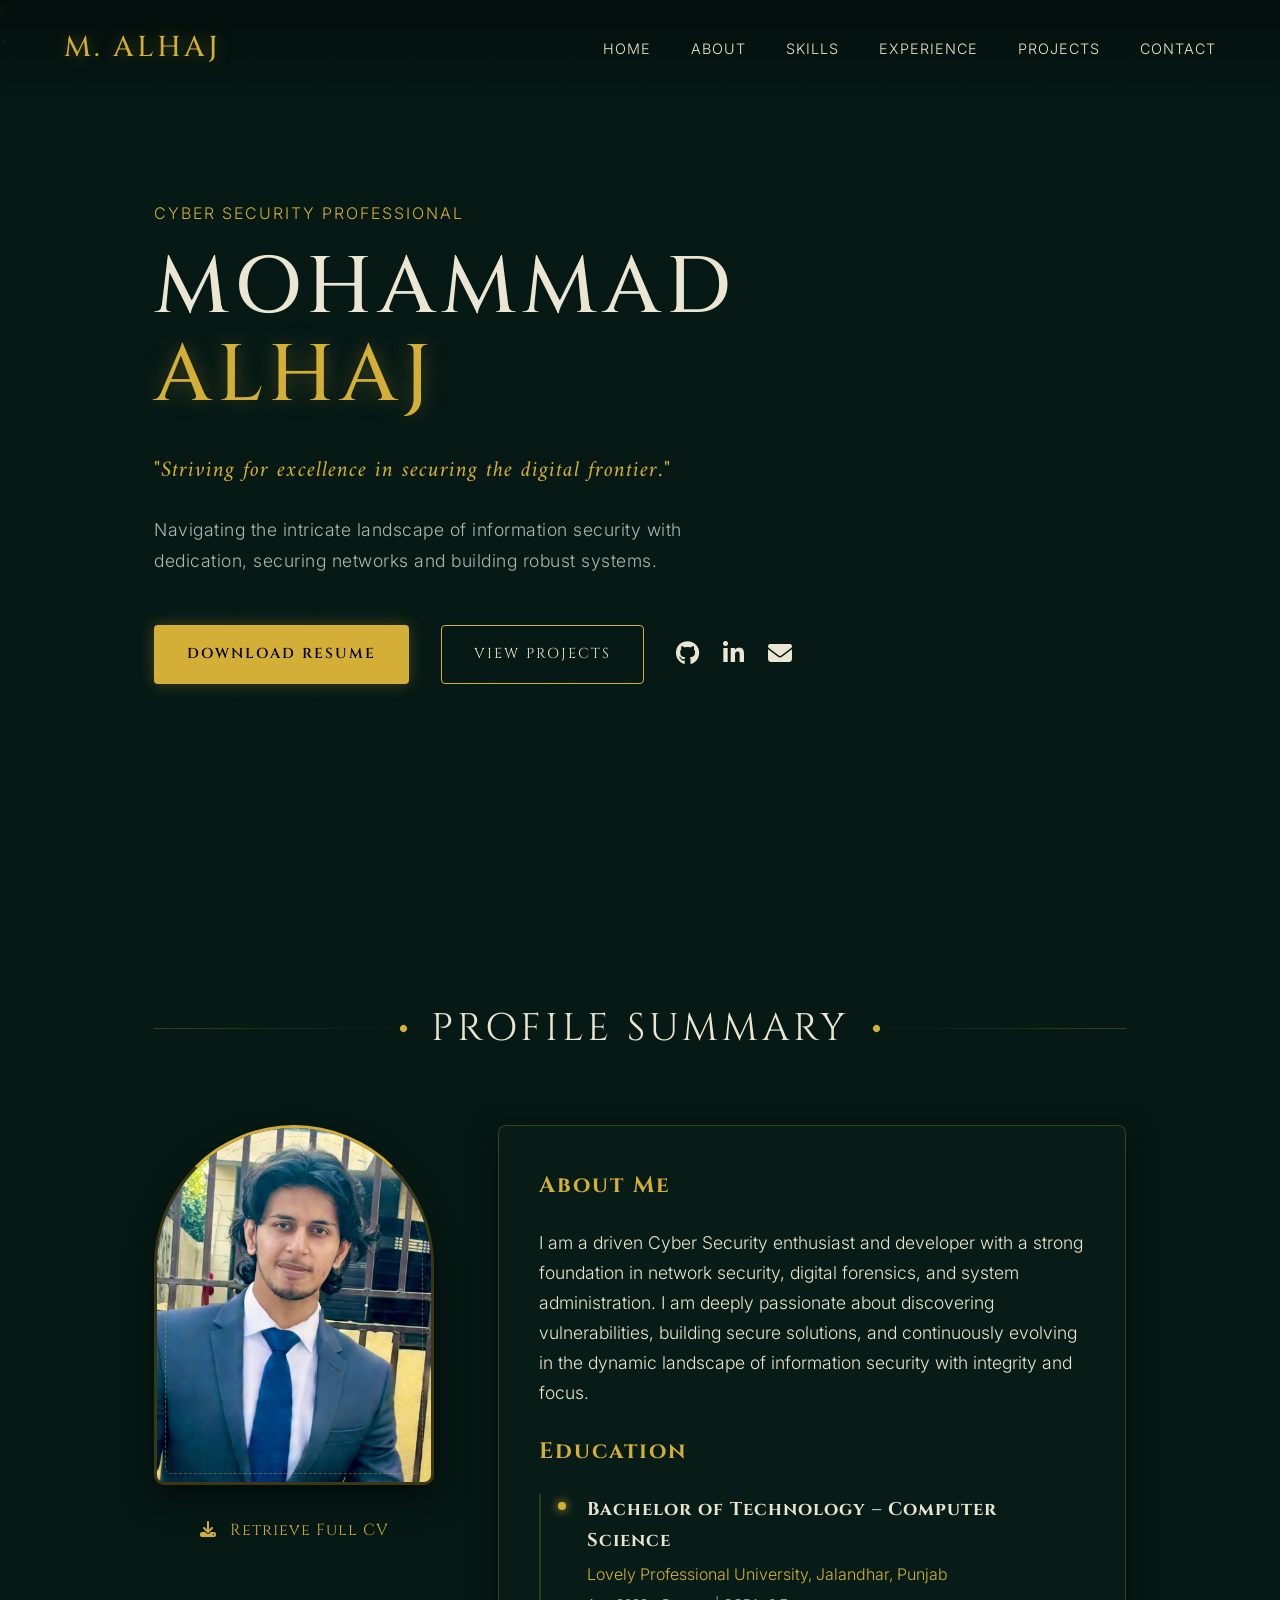
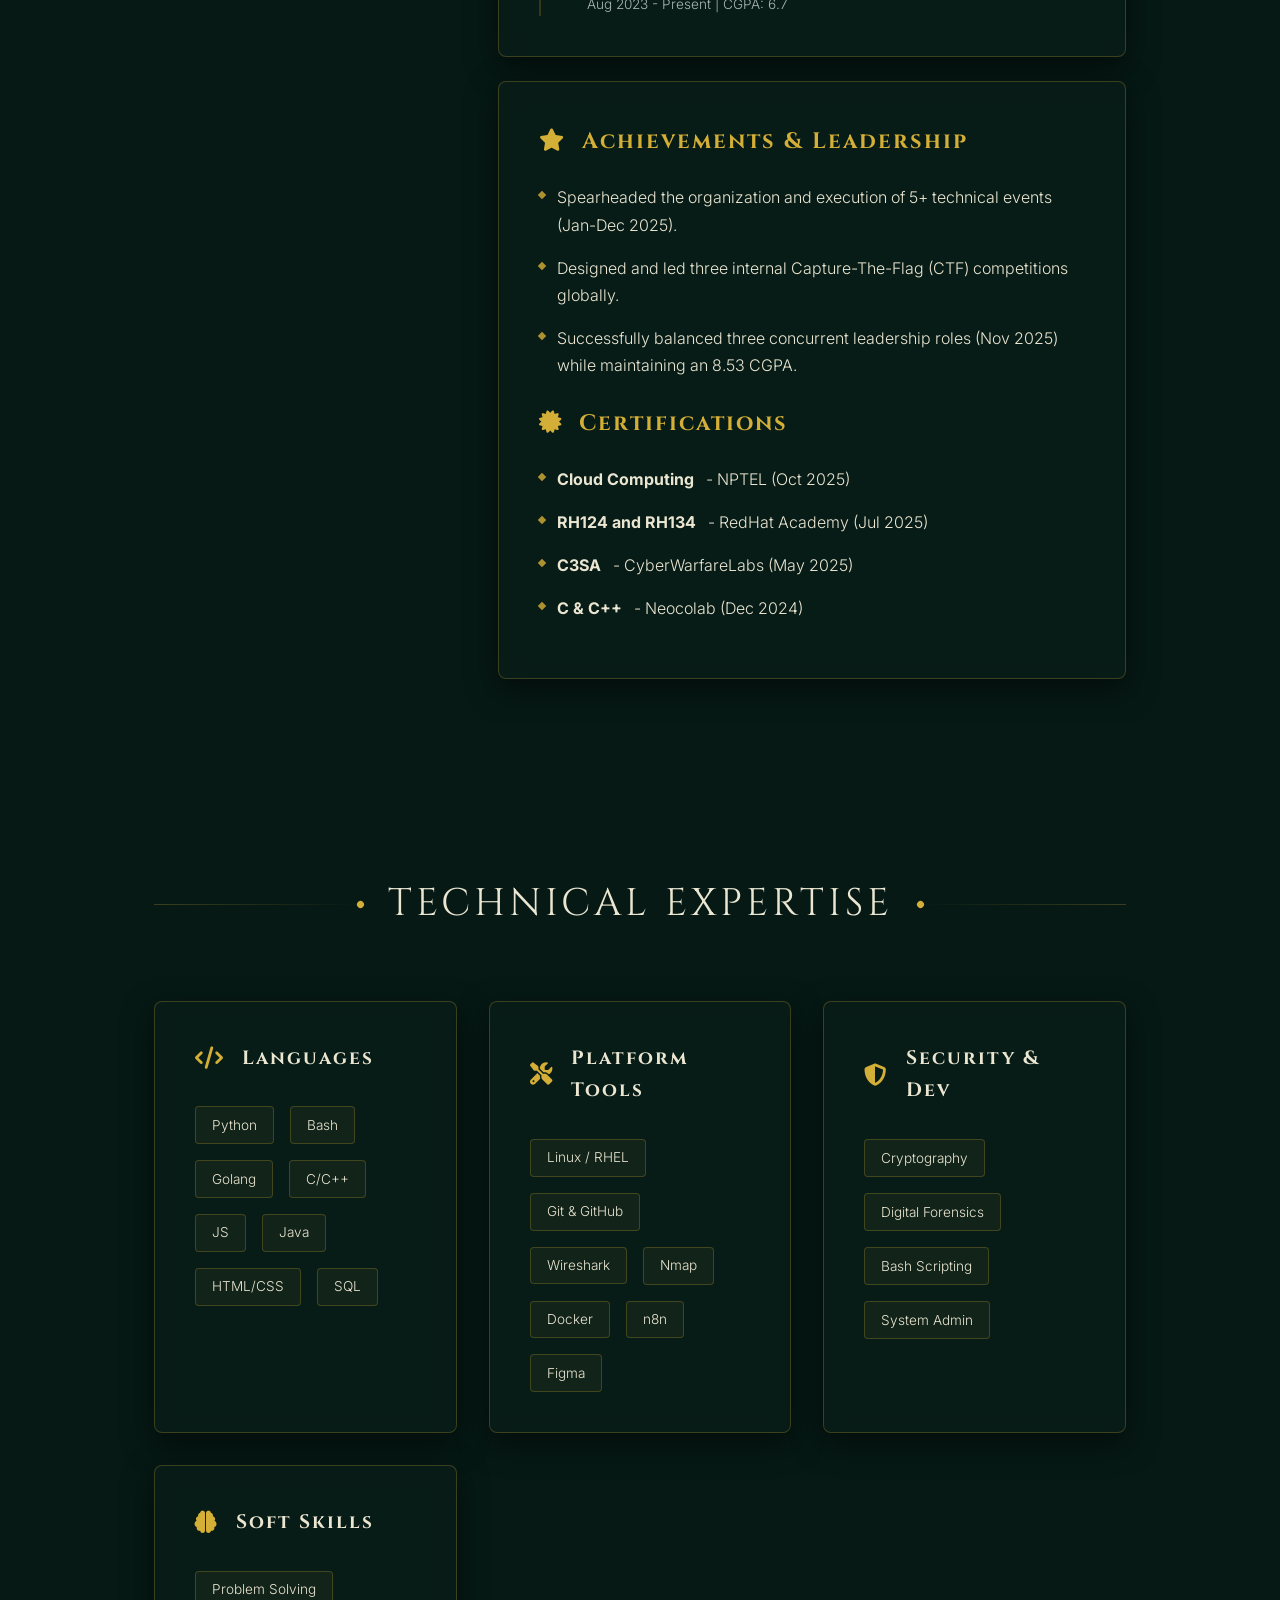
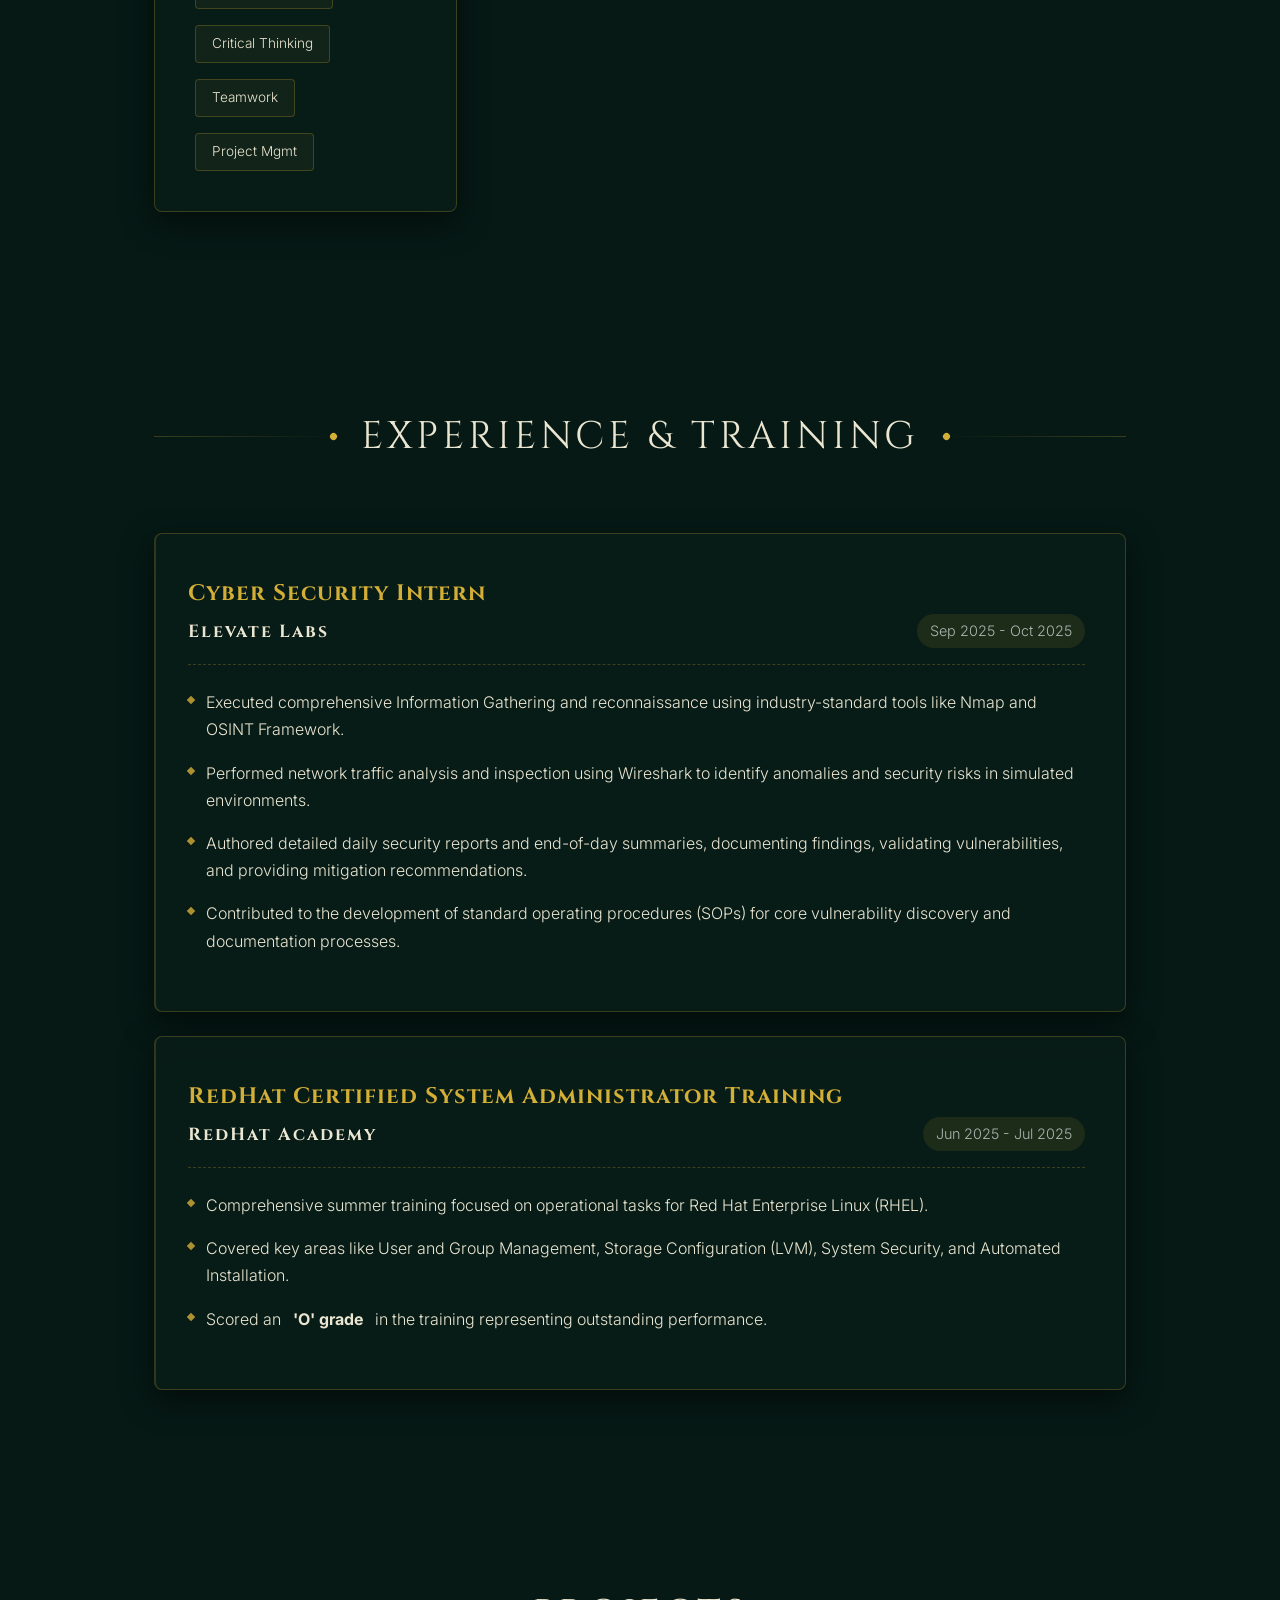
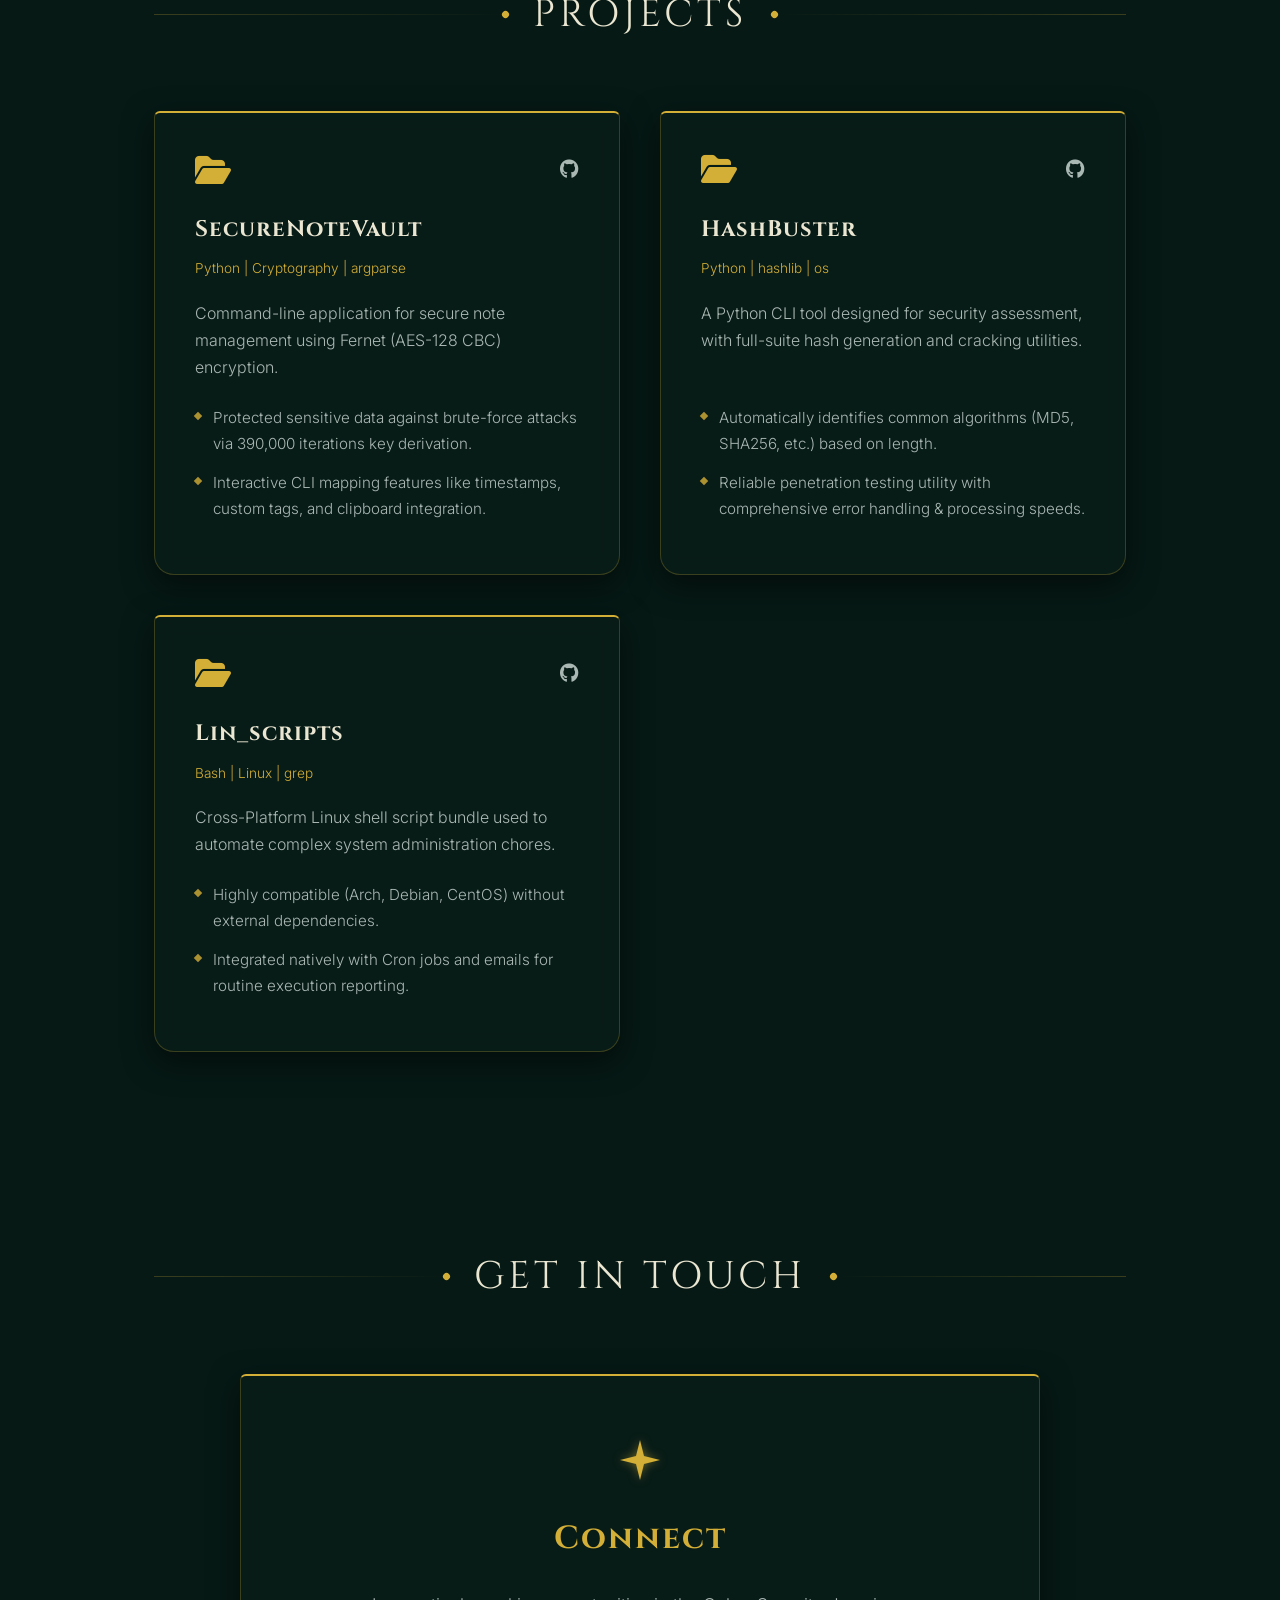
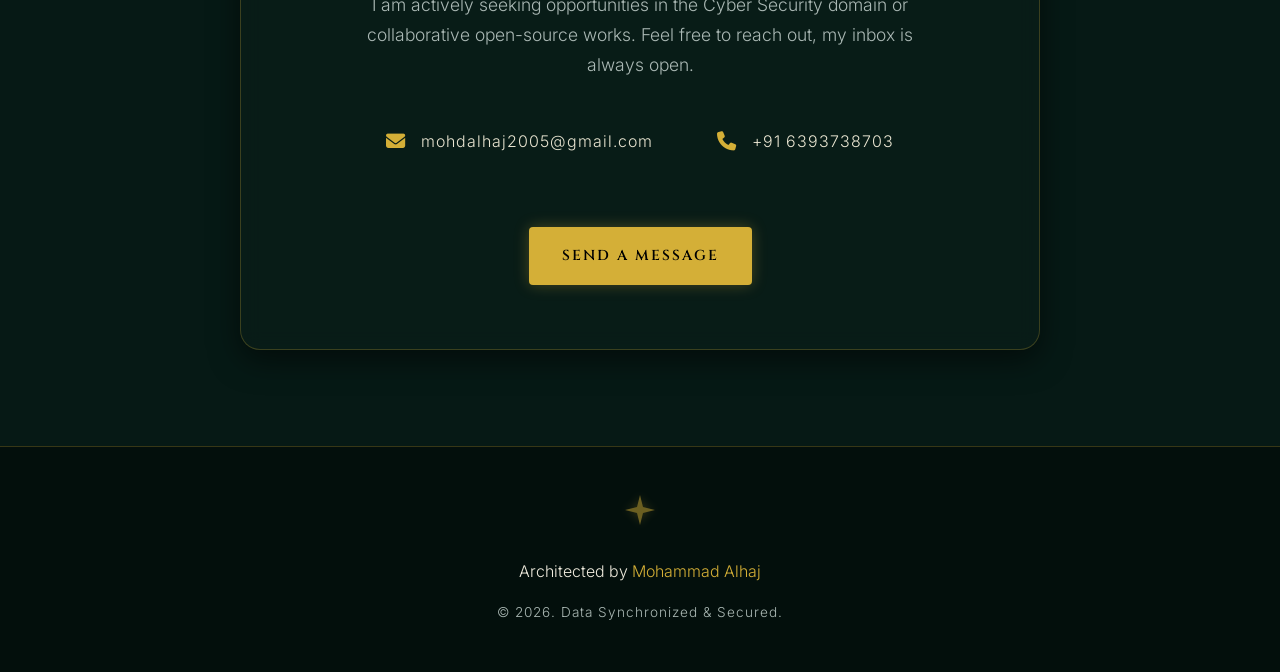
==== alhaj_portfolio.html @ b6e91e66 "Initial commit - Islamic Theme Portfolio" ====
<!DOCTYPE html>
<html lang="en">
<head>
    <meta charset="UTF-8">
    <meta name="viewport" content="width=device-width, initial-scale=1.0">
    <title>Mohammad Alhaj | Cyber Security Professional</title>
    <meta name="description" content="Portfolio of Mohammad Alhaj">
    <link rel="stylesheet" href="alhaj_portfolio.css">
    <!-- Elegant Fonts for Islamic Theme -->
    <link href="https://fonts.googleapis.com/css2?family=Amiri:ital,wght@0,400;0,700;1,400&family=Cinzel:wght@400;500;600&family=Inter:wght@200;300;400;500&display=swap" rel="stylesheet">
    <!-- Icons -->
    <link rel="stylesheet" href="https://cdnjs.cloudflare.com/ajax/libs/font-awesome/6.4.0/css/all.min.css">
</head>
<body>
    <!-- Subtle Noor (Light/Fireflies) Canvas -->
    <canvas id="noor-canvas"></canvas>
    
    <!-- Background geometric overlay pattern in CSS -->
    <div class="geometric-pattern"></div>

    <!-- Navigation -->
    <nav class="elegant-nav">
        <div class="nav-brand">M. ALHAJ</div>
        <ul class="nav-links">
            <li><a href="#home">Home</a></li>
            <li><a href="#about">About</a></li>
            <li><a href="#skills">Skills</a></li>
            <li><a href="#experience">Experience</a></li>
            <li><a href="#projects">Projects</a></li>
            <li><a href="#contact">Contact</a></li>
        </ul>
        <div class="hamburger">
            <i class="fas fa-bars"></i>
        </div>
    </nav>

    <!-- Main Content -->
    <main>
        <!-- Hero Section -->
        <section id="home" class="hero">
            <div class="hero-content">
                <div class="elegant-body">
                    <p class="subtitle elegant-text gold-text">CYBER SECURITY PROFESSIONAL</p>
                    <h1 class="elegant-title">MOHAMMAD <span>ALHAJ</span></h1>
                    <p class="tagline">"Striving for excellence in securing the digital frontier."</p>
                    <p class="subtitle elegant-text desc">Navigating the intricate landscape of information security with dedication, securing networks and building robust systems.</p>
                    
                    <div class="hero-actions">
                        <a href="ALHAJ_CV.docx" class="elegant-btn primary" download>Download Resume</a>
                        <a href="#projects" class="elegant-btn secondary">View Projects</a>
                        <div class="social-icons">
                            <a href="https://github.com/MohdAlhaj" target="_blank" title="GitHub"><i class="fab fa-github"></i></a>
                            <a href="https://linkedin.com/in/mohammadalhaj07" target="_blank" title="LinkedIn"><i class="fab fa-linkedin-in"></i></a>
                            <a href="mailto:mohdalhaj2005@gmail.com" title="Email"><i class="fas fa-envelope"></i></a>
                        </div>
                    </div>
                </div>
            </div>
            
            <!-- Ornate visual element -->
            <div class="lantern-halo"></div>
        </section>

        <!-- About Section -->
        <section id="about" class="about-section">
            <div class="section-header">
                <div class="header-ornament left"></div>
                <h2 class="section-title">Profile Summary</h2>
                <div class="header-ornament right"></div>
            </div>
            
            <div class="about-wrapper">
                <!-- Arch Photo Frame -->
                <div class="about-photo-wrapper">
                    <div class="about-photo-container">
                        <div class="arch-frame"></div>
                        <img src="alhaj_image.jpg" alt="Mohammad Alhaj" class="profile-img">
                    </div>
                    <div class="mt-4 w-100 text-center">
                        <a href="ALHAJ_CV.docx" class="elegant-inline-link" download><i class="fas fa-download mr-1"></i> Retrieve Full CV</a>
                    </div>
                </div>

                <!-- About Details -->
                <div class="about-info">
                    <div class="about-text glass-panel">
                        <h3>About Me</h3>
                        <p>I am a driven Cyber Security enthusiast and developer with a strong foundation in network security, digital forensics, and system administration. I am deeply passionate about discovering vulnerabilities, building secure solutions, and continuously evolving in the dynamic landscape of information security with integrity and focus.</p>
                        
                        <h3 class="mt-4">Education</h3>
                        <div class="timeline">
                            <div class="timeline-item">
                                <div class="timeline-dot"></div>
                                <div class="timeline-content">
                                    <h4>Bachelor of Technology – Computer Science</h4>
                                    <p class="org">Lovely Professional University, Jalandhar, Punjab</p>
                                    <p class="date">Aug 2023 - Present | CGPA: 6.7</p>
                                </div>
                            </div>
                        </div>
                    </div>

                    <div class="achievements-panel glass-panel mt-4">
                        <h3><i class="fas fa-star gold-text mr-1"></i> Achievements & Leadership</h3>
                        <ul class="elegant-list">
                            <li><span></span> Spearheaded the organization and execution of 5+ technical events (Jan-Dec 2025).</li>
                            <li><span></span> Designed and led three internal Capture-The-Flag (CTF) competitions globally.</li>
                            <li><span></span> Successfully balanced three concurrent leadership roles (Nov 2025) while maintaining an 8.53 CGPA.</li>
                        </ul>

                        <h3 class="mt-4"><i class="fas fa-certificate gold-text mr-1"></i> Certifications</h3>
                        <ul class="elegant-list">
                            <li><span></span> <strong>Cloud Computing</strong> - NPTEL (Oct 2025)</li>
                            <li><span></span> <strong>RH124 and RH134</strong> - RedHat Academy (Jul 2025)</li>
                            <li><span></span> <strong>C3SA</strong> - CyberWarfareLabs (May 2025)</li>
                            <li><span></span> <strong>C & C++</strong> - Neocolab (Dec 2024)</li>
                        </ul>
                    </div>
                </div>
            </div>
        </section>

        <!-- Skills Section -->
        <section id="skills" class="skills-section">
            <div class="section-header center">
                <div class="header-ornament left"></div>
                <h2 class="section-title">Technical Expertise</h2>
                <div class="header-ornament right"></div>
            </div>
            
            <div class="skills-grid">
                <div class="skill-category glass-panel">
                    <div class="card-header">
                        <i class="fas fa-code"></i>
                        <h3>Languages</h3>
                    </div>
                    <div class="tags">
                        <span class="elegant-tag">Python</span>
                        <span class="elegant-tag">Bash</span>
                        <span class="elegant-tag">Golang</span>
                        <span class="elegant-tag">C/C++</span>
                        <span class="elegant-tag">JS</span>
                        <span class="elegant-tag">Java</span>
                        <span class="elegant-tag">HTML/CSS</span>
                        <span class="elegant-tag">SQL</span>
                    </div>
                </div>

                <div class="skill-category glass-panel">
                    <div class="card-header">
                        <i class="fas fa-tools"></i>
                        <h3>Platform Tools</h3>
                    </div>
                    <div class="tags">
                        <span class="elegant-tag">Linux / RHEL</span>
                        <span class="elegant-tag">Git & GitHub</span>
                        <span class="elegant-tag">Wireshark</span>
                        <span class="elegant-tag">Nmap</span>
                        <span class="elegant-tag">Docker</span>
                        <span class="elegant-tag">n8n</span>
                        <span class="elegant-tag">Figma</span>
                    </div>
                </div>

                <div class="skill-category glass-panel">
                    <div class="card-header">
                        <i class="fas fa-shield-alt"></i>
                        <h3>Security & Dev</h3>
                    </div>
                    <div class="tags">
                        <span class="elegant-tag">Cryptography</span>
                        <span class="elegant-tag">Digital Forensics</span>
                        <span class="elegant-tag">Bash Scripting</span>
                        <span class="elegant-tag">System Admin</span>
                    </div>
                </div>

                <div class="skill-category glass-panel">
                    <div class="card-header">
                        <i class="fas fa-brain"></i>
                        <h3>Soft Skills</h3>
                    </div>
                    <div class="tags">
                        <span class="elegant-tag">Problem Solving</span>
                        <span class="elegant-tag">Critical Thinking</span>
                        <span class="elegant-tag">Teamwork</span>
                        <span class="elegant-tag">Project Mgmt</span>
                    </div>
                </div>
            </div>
        </section>

        <!-- Experience Section -->
        <section id="experience" class="experience-section">
            <div class="section-header">
                <div class="header-ornament left"></div>
                <h2 class="section-title">Experience & Training</h2>
                <div class="header-ornament right"></div>
            </div>
            
            <div class="exp-container glass-panel">
                <div class="exp-header">
                    <div>
                        <h3>Cyber Security Intern</h3>
                        <h4>Elevate Labs</h4>
                    </div>
                    <div class="exp-date">Sep 2025 - Oct 2025</div>
                </div>
                <div class="exp-body">
                    <ul class="elegant-list">
                        <li><span></span> Executed comprehensive Information Gathering and reconnaissance using industry-standard tools like Nmap and OSINT Framework.</li>
                        <li><span></span> Performed network traffic analysis and inspection using Wireshark to identify anomalies and security risks in simulated environments.</li>
                        <li><span></span> Authored detailed daily security reports and end-of-day summaries, documenting findings, validating vulnerabilities, and providing mitigation recommendations.</li>
                        <li><span></span> Contributed to the development of standard operating procedures (SOPs) for core vulnerability discovery and documentation processes.</li>
                    </ul>
                </div>
            </div>

            <div class="exp-container glass-panel mt-4">
                <div class="exp-header">
                    <div>
                        <h3>RedHat Certified System Administrator Training</h3>
                        <h4>RedHat Academy</h4>
                    </div>
                    <div class="exp-date">Jun 2025 - Jul 2025</div>
                </div>
                <div class="exp-body">
                    <ul class="elegant-list">
                        <li><span></span> Comprehensive summer training focused on operational tasks for Red Hat Enterprise Linux (RHEL).</li>
                        <li><span></span> Covered key areas like User and Group Management, Storage Configuration (LVM), System Security, and Automated Installation.</li>
                        <li><span></span> Scored an <strong>'O' grade</strong> in the training representing outstanding performance.</li>
                    </ul>
                </div>
            </div>
        </section>

        <!-- Projects Section -->
        <section id="projects" class="projects-section">
            <div class="section-header center">
                <div class="header-ornament left"></div>
                <h2 class="section-title">Projects</h2>
                <div class="header-ornament right"></div>
            </div>
            
            <div class="projects-grid">
                <!-- Project 1 -->
                <div class="project-card glass-panel arch-card">
                    <div class="project-top">
                        <div class="project-icons">
                            <i class="fas fa-folder-open folder-icon gold-text"></i>
                            <a href="https://github.com/MohdAlhaj" class="github-link"><i class="fab fa-github"></i></a>
                        </div>
                        <h3 class="project-title">SecureNoteVault</h3>
                        <div class="tech-stack">Python | Cryptography | argparse</div>
                        <p class="project-desc">Command-line application for secure note management using Fernet (AES-128 CBC) encryption.</p>
                    </div>
                    <div class="project-bottom">
                        <ul class="elegant-list small">
                            <li><span></span> Protected sensitive data against brute-force attacks via 390,000 iterations key derivation.</li>
                            <li><span></span> Interactive CLI mapping features like timestamps, custom tags, and clipboard integration.</li>
                        </ul>
                    </div>
                </div>

                <!-- Project 2 -->
                <div class="project-card glass-panel arch-card">
                    <div class="project-top">
                        <div class="project-icons">
                            <i class="fas fa-folder-open folder-icon gold-text"></i>
                            <a href="https://github.com/MohdAlhaj" class="github-link"><i class="fab fa-github"></i></a>
                        </div>
                        <h3 class="project-title">HashBuster</h3>
                        <div class="tech-stack">Python | hashlib | os</div>
                        <p class="project-desc">A Python CLI tool designed for security assessment, with full-suite hash generation and cracking utilities.</p>
                    </div>
                    <div class="project-bottom">
                        <ul class="elegant-list small">
                            <li><span></span> Automatically identifies common algorithms (MD5, SHA256, etc.) based on length.</li>
                            <li><span></span> Reliable penetration testing utility with comprehensive error handling & processing speeds.</li>
                        </ul>
                    </div>
                </div>

                <!-- Project 3 -->
                <div class="project-card glass-panel arch-card">
                    <div class="project-top">
                        <div class="project-icons">
                            <i class="fas fa-folder-open folder-icon gold-text"></i>
                            <a href="https://github.com/MohdAlhaj" class="github-link"><i class="fab fa-github"></i></a>
                        </div>
                        <h3 class="project-title">Lin_scripts</h3>
                        <div class="tech-stack">Bash | Linux | grep</div>
                        <p class="project-desc">Cross-Platform Linux shell script bundle used to automate complex system administration chores.</p>
                    </div>
                    <div class="project-bottom">
                        <ul class="elegant-list small">
                            <li><span></span> Highly compatible (Arch, Debian, CentOS) without external dependencies.</li>
                            <li><span></span> Integrated natively with Cron jobs and emails for routine execution reporting.</li>
                        </ul>
                    </div>
                </div>
            </div>
        </section>

        <!-- Contact Section -->
        <section id="contact" class="contact-section">
            <div class="section-header center">
                <div class="header-ornament left"></div>
                <h2 class="section-title">Get In Touch</h2>
                <div class="header-ornament right"></div>
            </div>

            <div class="contact-box glass-panel arch-card">
                <div class="ornament-center mb-4">
                    <svg width="40" height="40" viewBox="0 0 100 100" fill="none" xmlns="http://www.w3.org/2000/svg">
                        <path d="M50 0L60 40L100 50L60 60L50 100L40 60L0 50L40 40L50 0Z" fill="#D4AF37"/>
                    </svg>
                </div>
                <h2>Connect</h2>
                <p>I am actively seeking opportunities in the Cyber Security domain or collaborative open-source works. Feel free to reach out, my inbox is always open.</p>
                
                <div class="contact-data mt-4">
                    <div class="contact-item">
                        <i class="fas fa-envelope"></i>
                        <a href="mailto:mohdalhaj2005@gmail.com">mohdalhaj2005@gmail.com</a>
                    </div>
                    <div class="contact-item">
                        <i class="fas fa-phone"></i>
                        <a href="tel:+916393738703">+91 6393738703</a>
                    </div>
                </div>

                <a href="mailto:mohdalhaj2005@gmail.com" class="elegant-btn primary mt-4">Send a Message</a>
            </div>
        </section>
    </main>

    <footer>
        <div class="ornament-center mb-4 opacity-50">
            <svg width="30" height="30" viewBox="0 0 100 100" fill="none" xmlns="http://www.w3.org/2000/svg">
                <path d="M50 0L60 40L100 50L60 60L50 100L40 60L0 50L40 40L50 0Z" fill="#D4AF37"/>
            </svg>
        </div>
        <p>Architected by <span class="gold-text">Mohammad Alhaj</span></p>
        <p class="small">© 2026. Data Synchronized & Secured.</p>
    </footer>

    <script src="alhaj_portfolio.js"></script>
</body>
</html>
---- alhaj_portfolio.css ----
/* Base Variables - Islamic Elegant Theme */
:root {
    --bg-main: #061915; /* Deep Emerald/Teal */
    --bg-glass: rgba(10, 30, 26, 0.6);
    --border-color: rgba(212, 175, 55, 0.25); /* Muted Gold */
    
    --primary: #D4AF37; /* Metallic Gold */
    --primary-glow: #f4ca46;
    --secondary: #EAE6D2; /* Ivory / Parchment */
    --text-main: #f0ecdf;
    --text-muted: #aab8b4;
    
    --font-heading: 'Cinzel', serif; /* Classic serif */
    --font-accent: 'Amiri', serif; /* Has a subtle calligraphy feel */
    --font-body: 'Inter', sans-serif; /* Clean sans for readability */
    
    --glow-primary: 0 0 20px rgba(212, 175, 55, 0.3), 0 0 40px rgba(212, 175, 55, 0.1);
    
    --transition: all 0.4s cubic-bezier(0.25, 0.8, 0.25, 1);
}

/* Reset & Base */
* {
    margin: 0;
    padding: 0;
    box-sizing: border-box;
    scroll-behavior: smooth;
}

body {
    background-color: var(--bg-main);
    color: var(--text-main);
    font-family: var(--font-body);
    font-weight: 300;
    line-height: 1.7;
    overflow-x: hidden;
    position: relative;
}

/* Geometric Background Overlay */
.geometric-pattern {
    position: fixed;
    top: 0; left: 0; width: 100vw; height: 100vh;
    z-index: -2;
    background-image: 
        linear-gradient(rgba(6, 25, 21, 0.95), rgba(6, 25, 21, 0.95)), 
        url("data:image/svg+xml,%3Csvg width='60' height='60' viewBox='0 0 60 60' xmlns='http://www.w3.org/2000/svg'%3E%3Cpath d='M30 0L30 60M0 30L60 30M15 15L45 45M15 45L45 15' stroke='%23D4AF37' stroke-width='0.5' fill='none' opacity='0.2'/%3E%3Ccircle cx='30' cy='30' r='10' stroke='%23D4AF37' stroke-width='0.5' fill='none' opacity='0.2'/%3E%3C/svg%3E");
    background-size: 80px 80px;
    background-repeat: repeat;
    background-position: center;
}

/* Glowing Canvas Background */
#noor-canvas {
    position: fixed;
    top: 0;
    left: 0;
    width: 100vw;
    height: 100vh;
    z-index: -1;
    opacity: 0.6;
    pointer-events: none;
}

/* Typography Headings */
h1, h2, h3, h4 {
    font-family: var(--font-heading);
    letter-spacing: 2px;
}

.gold-text {
    color: var(--primary) !important;
}

.mr-1 { margin-right: 8px; }

/* Utilities */
.mt-4 { margin-top: 1.5rem; }
.mb-4 { margin-bottom: 1.5rem; }
.w-100 { width: 100%; }
.text-center { text-align: center; }
.opacity-50 { opacity: 0.5; }

.glass-panel {
    background: var(--bg-glass);
    backdrop-filter: blur(10px);
    -webkit-backdrop-filter: blur(10px);
    border: 1px solid var(--border-color);
    padding: 2.5rem;
    position: relative;
    border-radius: 8px;
    box-shadow: 0 10px 30px rgba(0,0,0,0.5);
    transition: var(--transition);
}

.glass-panel:hover {
    border-color: rgba(212, 175, 55, 0.4);
    box-shadow: 0 15px 40px rgba(0,0,0,0.6), 0 0 15px rgba(212, 175, 55, 0.05);
    background: rgba(10, 35, 30, 0.6);
}

/* Arch shaped cards */
.arch-card {
    border-radius: 6px 6px 20px 20px;
    border-top: 2px solid var(--primary);
}

/* Navigation */
.elegant-nav {
    position: fixed;
    top: 0;
    width: 100%;
    padding: 1.5rem 5%;
    display: flex;
    justify-content: space-between;
    align-items: center;
    background: linear-gradient(to bottom, rgba(4, 15, 12, 0.95) 20%, transparent);
    z-index: 1000;
}

.nav-brand {
    font-family: var(--font-heading);
    font-size: 1.8rem;
    color: var(--primary);
    font-weight: 500;
    letter-spacing: 3px;
    text-shadow: 0 0 15px rgba(212, 175, 55, 0.4);
}

.nav-links {
    display: flex;
    list-style: none;
    gap: 2.5rem;
}

.nav-links a {
    color: var(--secondary);
    text-decoration: none;
    font-family: var(--font-body);
    font-size: 0.9rem;
    letter-spacing: 1px;
    text-transform: uppercase;
    transition: var(--transition);
}

.nav-links a:hover {
    color: var(--primary);
}

.hamburger {
    display: none;
    color: var(--primary);
    font-size: 1.5rem;
    cursor: pointer;
}

/* Main Content Wrapper */
main {
    max-width: 1100px;
    margin: 0 auto;
    padding: 0 5%;
}

/* Section Header Structure */
.section-header {
    display: flex;
    align-items: center;
    gap: 1.5rem;
    margin-bottom: 4rem;
}
.section-header.center {
    justify-content: center;
}
.header-ornament {
    flex-grow: 1;
    height: 1px;
    background: linear-gradient(90deg, var(--border-color), transparent);
    position: relative;
}
.header-ornament.right {
    background: linear-gradient(90deg, transparent, var(--border-color));
}
.header-ornament::after {
    content: '';
    position: absolute;
    top: -3px;
    width: 7px; height: 7px;
    background: var(--primary);
    border-radius: 50%;
    transform: rotate(45deg);
}
.header-ornament.left::after { right: 0; }
.header-ornament.right::after { left: 0; }

.section-title {
    font-family: var(--font-heading);
    font-size: 2.4rem;
    font-weight: 400;
    color: var(--secondary);
    letter-spacing: 4px;
    text-transform: uppercase;
}

/* Hero Section */
.hero {
    min-height: 100vh;
    display: flex;
    align-items: center;
    position: relative;
    padding-top: 80px;
}

.hero-content {
    width: 100%;
    max-width: 800px;
    z-index: 10;
}

.elegant-title {
    font-family: var(--font-heading);
    font-size: 5rem;
    font-weight: 500;
    line-height: 1.1;
    letter-spacing: 6px;
    margin: 1rem 0 2rem 0;
    color: var(--secondary);
}
.elegant-title span {
    color: var(--primary);
    text-shadow: var(--glow-primary);
}

.tagline {
    font-size: 1.4rem;
    color: var(--primary);
    font-style: italic;
    font-family: var(--font-accent);
    margin-bottom: 1.5rem;
    letter-spacing: 1px;
}

.elegant-text {
    font-family: var(--font-body);
    font-size: 1rem;
    letter-spacing: 2px;
    text-transform: uppercase;
}
.elegant-text.desc {
    text-transform: none;
    letter-spacing: 0.5px;
    font-size: 1.1rem;
    max-width: 600px;
    line-height: 1.8;
    color: var(--text-muted);
}

/* Actions & Buttons */
.hero-actions {
    display: flex;
    align-items: center;
    gap: 2rem;
    margin-top: 3rem;
    flex-wrap: wrap;
}

.elegant-btn {
    display: inline-block;
    padding: 1rem 2rem;
    font-family: var(--font-heading);
    text-decoration: none;
    text-transform: uppercase;
    font-size: 0.9rem;
    letter-spacing: 2px;
    position: relative;
    transition: var(--transition);
    border: 1px solid transparent;
    cursor: pointer;
    border-radius: 4px;
}

.elegant-btn.primary {
    color: #000;
    background: var(--primary);
    font-weight: 600;
    box-shadow: 0 0 15px rgba(212, 175, 55, 0.3);
}

.elegant-btn.primary:hover {
    background: var(--primary-glow);
    box-shadow: 0 0 25px rgba(212, 175, 55, 0.6);
    transform: translateY(-2px);
}

.elegant-btn.secondary {
    color: var(--secondary);
    border-color: var(--primary);
}

.elegant-btn.secondary:hover {
    color: var(--primary);
    background: rgba(212, 175, 55, 0.05);
}

.elegant-inline-link {
    display: inline-block;
    color: var(--primary);
    text-decoration: none;
    font-family: var(--font-heading);
    font-size: 1rem;
    letter-spacing: 1px;
    transition: var(--transition);
    padding: 0.5rem 1rem;
}
.elegant-inline-link:hover {
    color: var(--primary-glow);
    text-shadow: 0 0 10px rgba(212,175,55,0.4);
}

.social-icons {
    display: flex;
    gap: 1.5rem;
}
.social-icons a {
    color: var(--secondary);
    font-size: 1.5rem;
    transition: var(--transition);
}
.social-icons a:hover {
    color: var(--primary);
    transform: translateY(-3px);
}

/* Portolio Sections */
section {
    padding: 6rem 0;
}

/* About Section Enhancements */
.about-wrapper {
    display: flex;
    gap: 4rem;
    align-items: flex-start;
}

.about-photo-wrapper {
    flex-shrink: 0;
    display: flex;
    flex-direction: column;
}

.about-photo-container {
    width: 280px;
    height: 360px;
    background: rgba(10, 15, 12, 0.8);
    position: relative;
    display: flex;
    flex-direction: column;
    align-items: center;
    justify-content: center;
    border-radius: 140px 140px 10px 10px; /* Moorish Arch Shape */
    border: 3px solid var(--border-color);
    border-top: 3px solid var(--primary);
    box-shadow: inset 0 0 40px rgba(0,0,0,0.8), 0 15px 30px rgba(0,0,0,0.5);
    overflow: hidden;
    transition: var(--transition);
}

.arch-frame {
    position: absolute;
    top: 8px; left: 8px; right: 8px; bottom: 8px;
    border: 1px dashed rgba(212, 175, 55, 0.4);
    border-radius: 130px 130px 6px 6px;
    pointer-events: none;
    z-index: 3;
}

.about-photo-container img {
    width: 100%;
    height: 100%;
    object-fit: cover;
    z-index: 2;
    transition: transform 0.6s ease;
}
.about-photo-container:hover img {
    transform: scale(1.05);
}
.about-photo-container:hover {
    border-color: var(--primary);
    box-shadow: 0 15px 40px rgba(0,0,0,0.6), 0 0 20px rgba(212, 175, 55, 0.2);
}

.about-info {
    flex-grow: 1;
    display: flex;
    flex-direction: column;
}

.about-text p {
    color: var(--secondary);
    font-size: 1.1rem;
    font-weight: 300;
}

.about-text h3, .achievements-panel h3 {
    margin-bottom: 1.5rem;
    color: var(--primary);
    font-size: 1.4rem;
    font-family: var(--font-heading);
    letter-spacing: 2px;
}

/* Timeline */
.timeline {
    position: relative;
    padding-left: 1.5rem;
    margin-top: 1.5rem;
}
.timeline::before {
    content: '';
    position: absolute;
    left: 0; top: 0;
    width: 2px;
    height: 100%;
    background: rgba(212,175,55,0.2);
}
.timeline-item {
    position: relative;
    padding-left: 1.5rem;
}
.timeline-dot {
    position: absolute;
    left: -5px; top: 8px;
    width: 8px; height: 8px;
    border-radius: 50%;
    background: var(--primary);
    box-shadow: 0 0 10px var(--primary);
}
.timeline-content h4 {
    font-size: 1.15rem;
    color: var(--secondary);
    letter-spacing: 1px;
}
.timeline-content .org {
    color: var(--primary);
    font-size: 1rem;
    margin: 0.3rem 0;
}
.timeline-content .date {
    font-family: var(--font-body);
    color: var(--text-muted);
    font-size: 0.85rem;
}

.elegant-list {
    list-style: none;
}
.elegant-list li {
    margin-bottom: 1rem;
    display: flex;
    gap: 12px;
    align-items: flex-start;
    color: var(--secondary);
}
.elegant-list li span {
    min-width: 6px;
    height: 6px;
    background: var(--primary);
    transform: rotate(45deg); /* Diamond shape */
    margin-top: 8px;
    opacity: 0.8;
}
.elegant-list.small li {
    font-size: 0.95rem;
    margin-bottom: 0.8rem;
    color: var(--text-muted);
}

/* Skills Section */
.skills-grid {
    display: grid;
    grid-template-columns: repeat(auto-fit, minmax(240px, 1fr));
    gap: 2rem;
}

.card-header {
    display: flex;
    align-items: center;
    gap: 1.2rem;
    margin-bottom: 2rem;
}
.card-header i {
    font-size: 1.4rem;
    color: var(--primary);
}
.card-header h3 { font-size: 1.2rem; letter-spacing: 2px; color: var(--secondary); font-family: var(--font-heading);}

.tags {
    display: flex;
    flex-wrap: wrap;
    gap: 1rem;
}
.elegant-tag {
    background: rgba(212, 175, 55, 0.05);
    border: 1px solid var(--border-color);
    color: var(--secondary);
    padding: 0.4rem 1rem;
    font-size: 0.85rem;
    font-family: var(--font-body);
    transition: var(--transition);
    border-radius: 4px;
}
.elegant-tag:hover {
    border-color: var(--primary);
    color: var(--primary);
    background: rgba(212, 175, 55, 0.1);
}

/* Experience */
.exp-container {
    padding-left: 2rem;
    border-left: 2px solid rgba(212, 175, 55, 0.2);
}
.exp-header {
    display: flex;
    justify-content: space-between;
    align-items: flex-end;
    margin-bottom: 1.5rem;
    border-bottom: 1px dashed var(--border-color);
    padding-bottom: 1rem;
}
.exp-header h3 {
    font-size: 1.4rem;
    color: var(--primary);
    letter-spacing: 1px;
}
.exp-header h4 {
    color: var(--secondary);
    font-size: 1.1rem;
    margin-top: 0.4rem;
}
.exp-header .exp-date {
    color: var(--text-muted);
    font-size: 0.9rem;
    background: rgba(212, 175, 55, 0.1);
    padding: 0.3rem 0.8rem;
    border-radius: 20px;
}

/* Projects */
.projects-grid {
    display: grid;
    grid-template-columns: repeat(auto-fit, minmax(320px, 1fr));
    gap: 2.5rem;
}
.project-card {
    display: flex;
    flex-direction: column;
    justify-content: space-between;
    height: 100%;
}
.project-top .project-icons {
    display: flex;
    justify-content: space-between;
    align-items: center;
    margin-bottom: 1.5rem;
}
.project-top .folder-icon {
    font-size: 2rem;
}
.project-top .github-link {
    color: var(--text-muted);
    font-size: 1.2rem;
    transition: var(--transition);
}
.project-top .github-link:hover {
    color: var(--primary);
}
.project-title {
    font-size: 1.4rem;
    margin-bottom: 0.6rem;
    color: var(--secondary);
    letter-spacing: 1px;
}
.tech-stack {
    font-family: var(--font-body);
    color: var(--primary);
    font-size: 0.85rem;
    margin-bottom: 1.2rem;
}
.project-desc {
    margin-bottom: 1.5rem;
    color: var(--text-muted);
    font-size: 1rem;
}
.project-bottom {
    margin-top: auto;
}

/* Contact Section */
.contact-section {
    text-align: center;
}
.contact-box {
    max-width: 800px;
    margin: 0 auto;
    padding: 4rem;
    overflow: hidden;
}
.ornament-center svg {
    filter: drop-shadow(0 0 5px rgba(212, 175, 55, 0.5));
}
.contact-box h2 {
    font-size: 2rem;
    margin-bottom: 1.5rem;
    color: var(--primary);
}
.contact-box p {
    color: var(--text-muted);
    font-size: 1.1rem;
    margin-bottom: 3rem;
    max-width: 600px;
    margin-left: auto; margin-right: auto;
}
.contact-data {
    display: flex;
    justify-content: center;
    gap: 4rem;
    margin-bottom: 3rem;
    flex-wrap: wrap;
}
.contact-item {
    display: flex;
    align-items: center;
    gap: 15px;
    font-size: 1rem;
    letter-spacing: 1px;
}
.contact-item i {
    color: var(--primary);
    font-size: 1.2rem;
}
.contact-item a {
    color: var(--secondary);
    text-decoration: none;
    transition: var(--transition);
}
.contact-item a:hover {
    color: var(--primary);
}

/* Footer */
footer {
    text-align: center;
    padding: 3rem;
    background: rgba(4, 15, 12, 0.9);
    border-top: 1px solid var(--border-color);
}
footer .small {
    color: var(--text-muted);
    font-size: 0.85rem;
    margin-top: 1rem;
    letter-spacing: 1px;
}

/* Responsive Styles */
@media (max-width: 900px) {
    .about-wrapper { flex-direction: column; align-items: center; }
    .about-photo-wrapper { margin-bottom: 2rem; }
    .elegant-title { font-size: 3.5rem; }
}

@media (max-width: 768px) {
    .hamburger { display: block; z-index: 1001; }
    .nav-links {
        position: fixed;
        right: -100%; top: 0;
        height: 100vh; width: 100%;
        background: #061915;
        flex-direction: column;
        justify-content: center;
        align-items: center;
        transition: 0.4s ease-in-out;
    }
    .nav-links.active { right: 0; }
    .nav-links a { font-size: 1.2rem; letter-spacing: 3px; }
    .elegant-title { font-size: 2.8rem; letter-spacing: 3px; }
    .exp-header { flex-direction: column; align-items: flex-start; gap: 0.5rem; }
    .contact-data { flex-direction: column; gap: 1.5rem; }
}
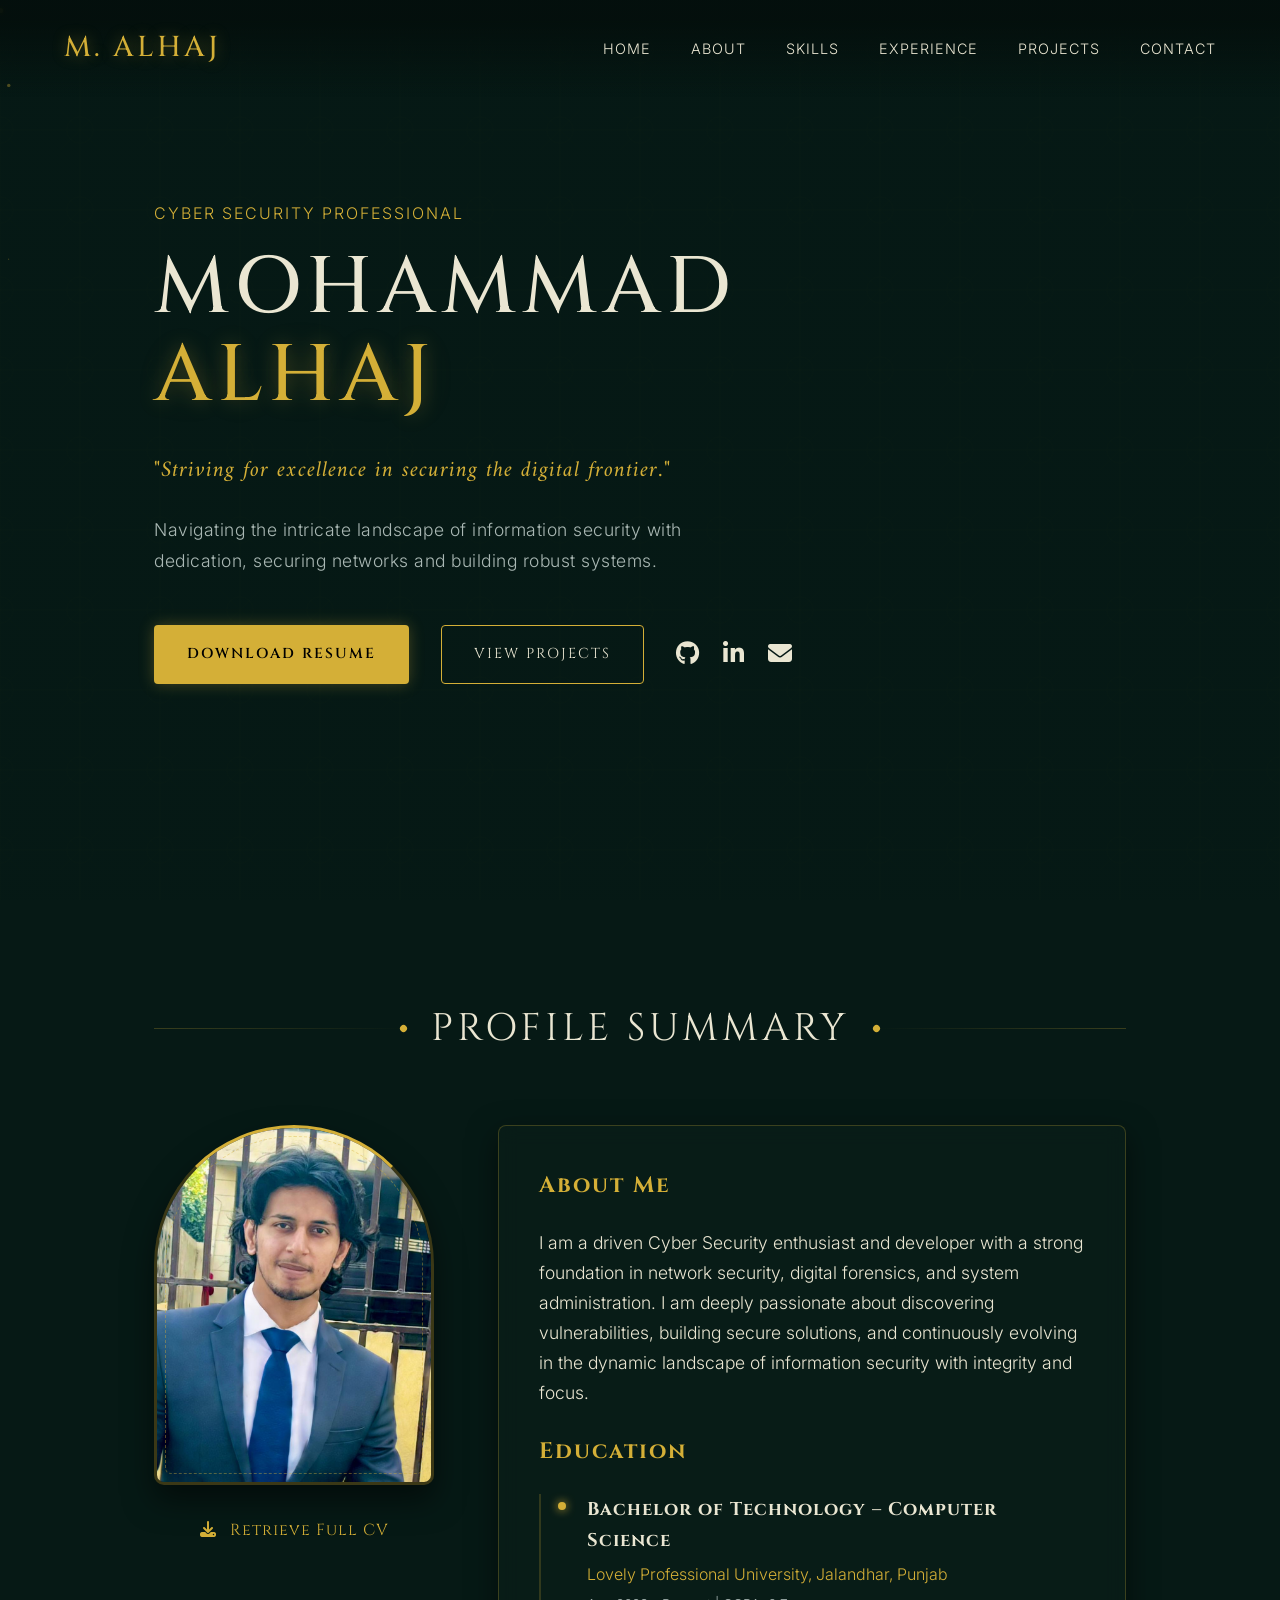
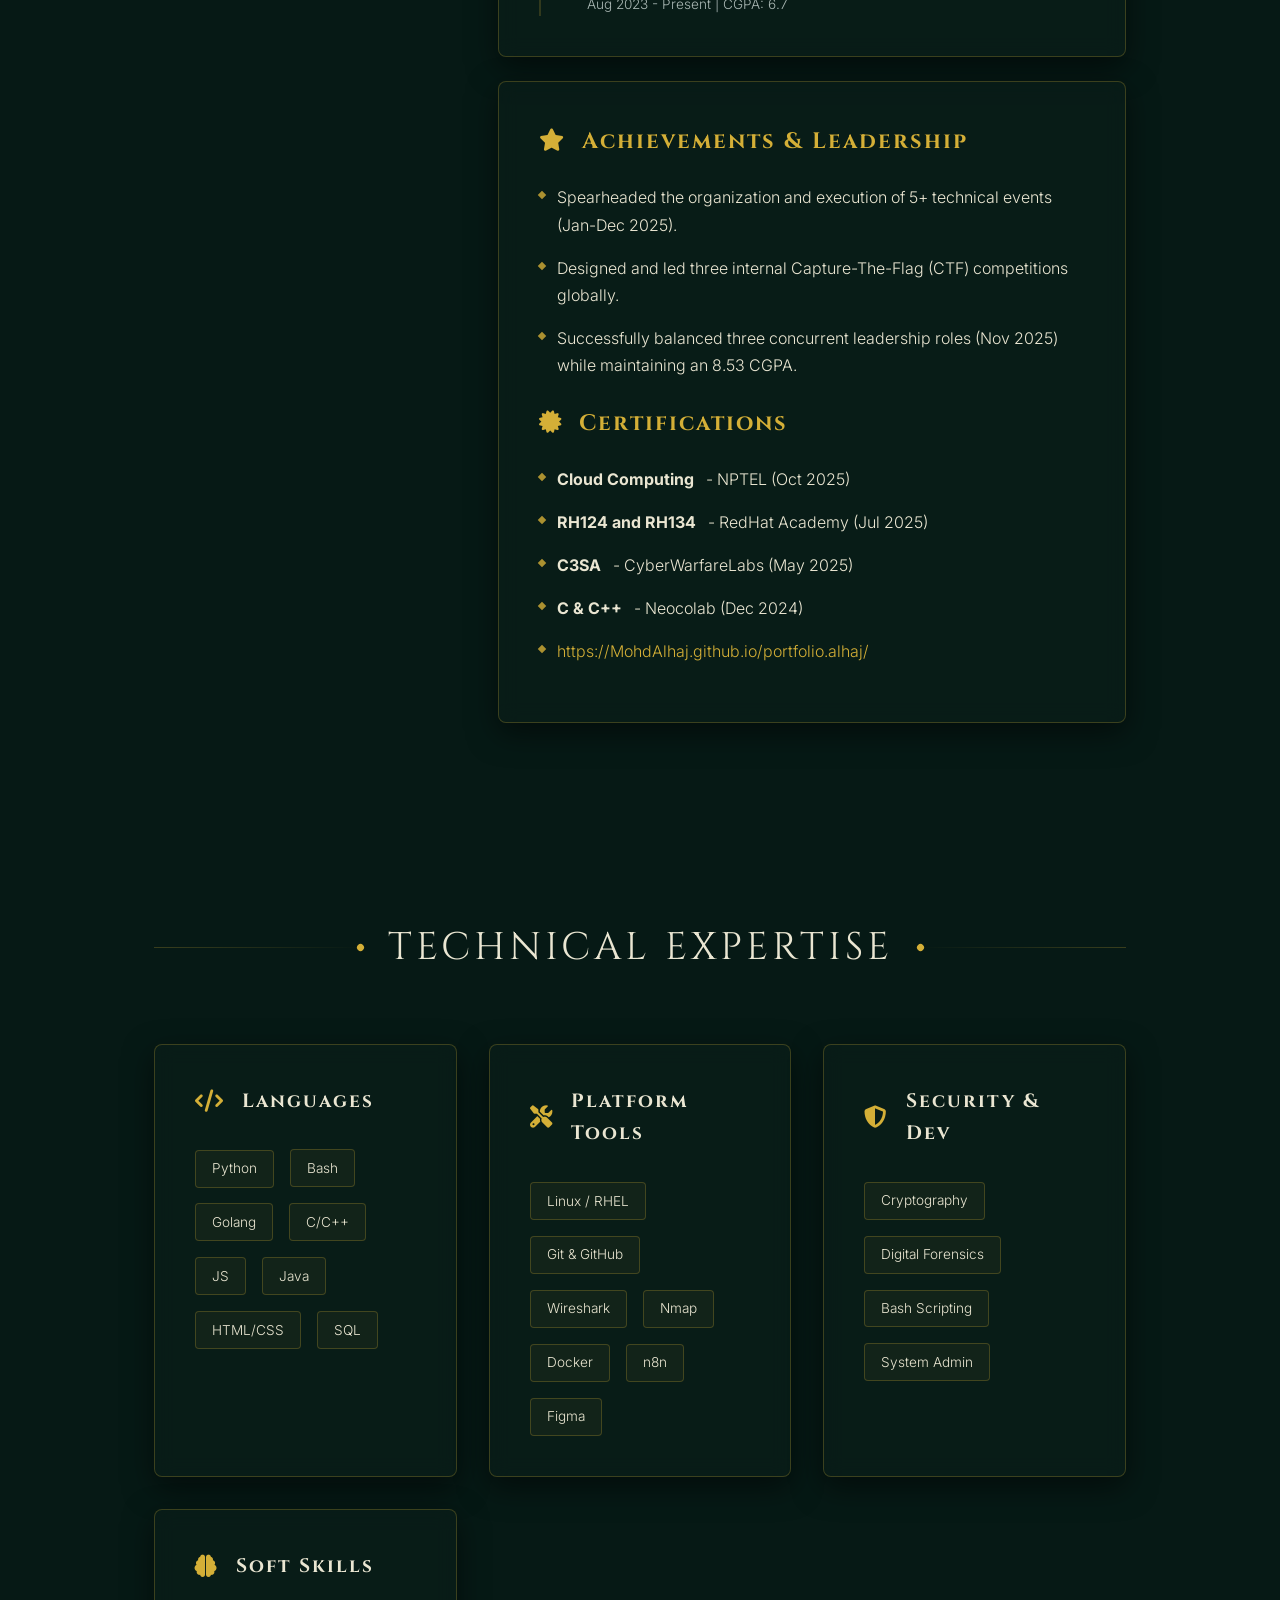
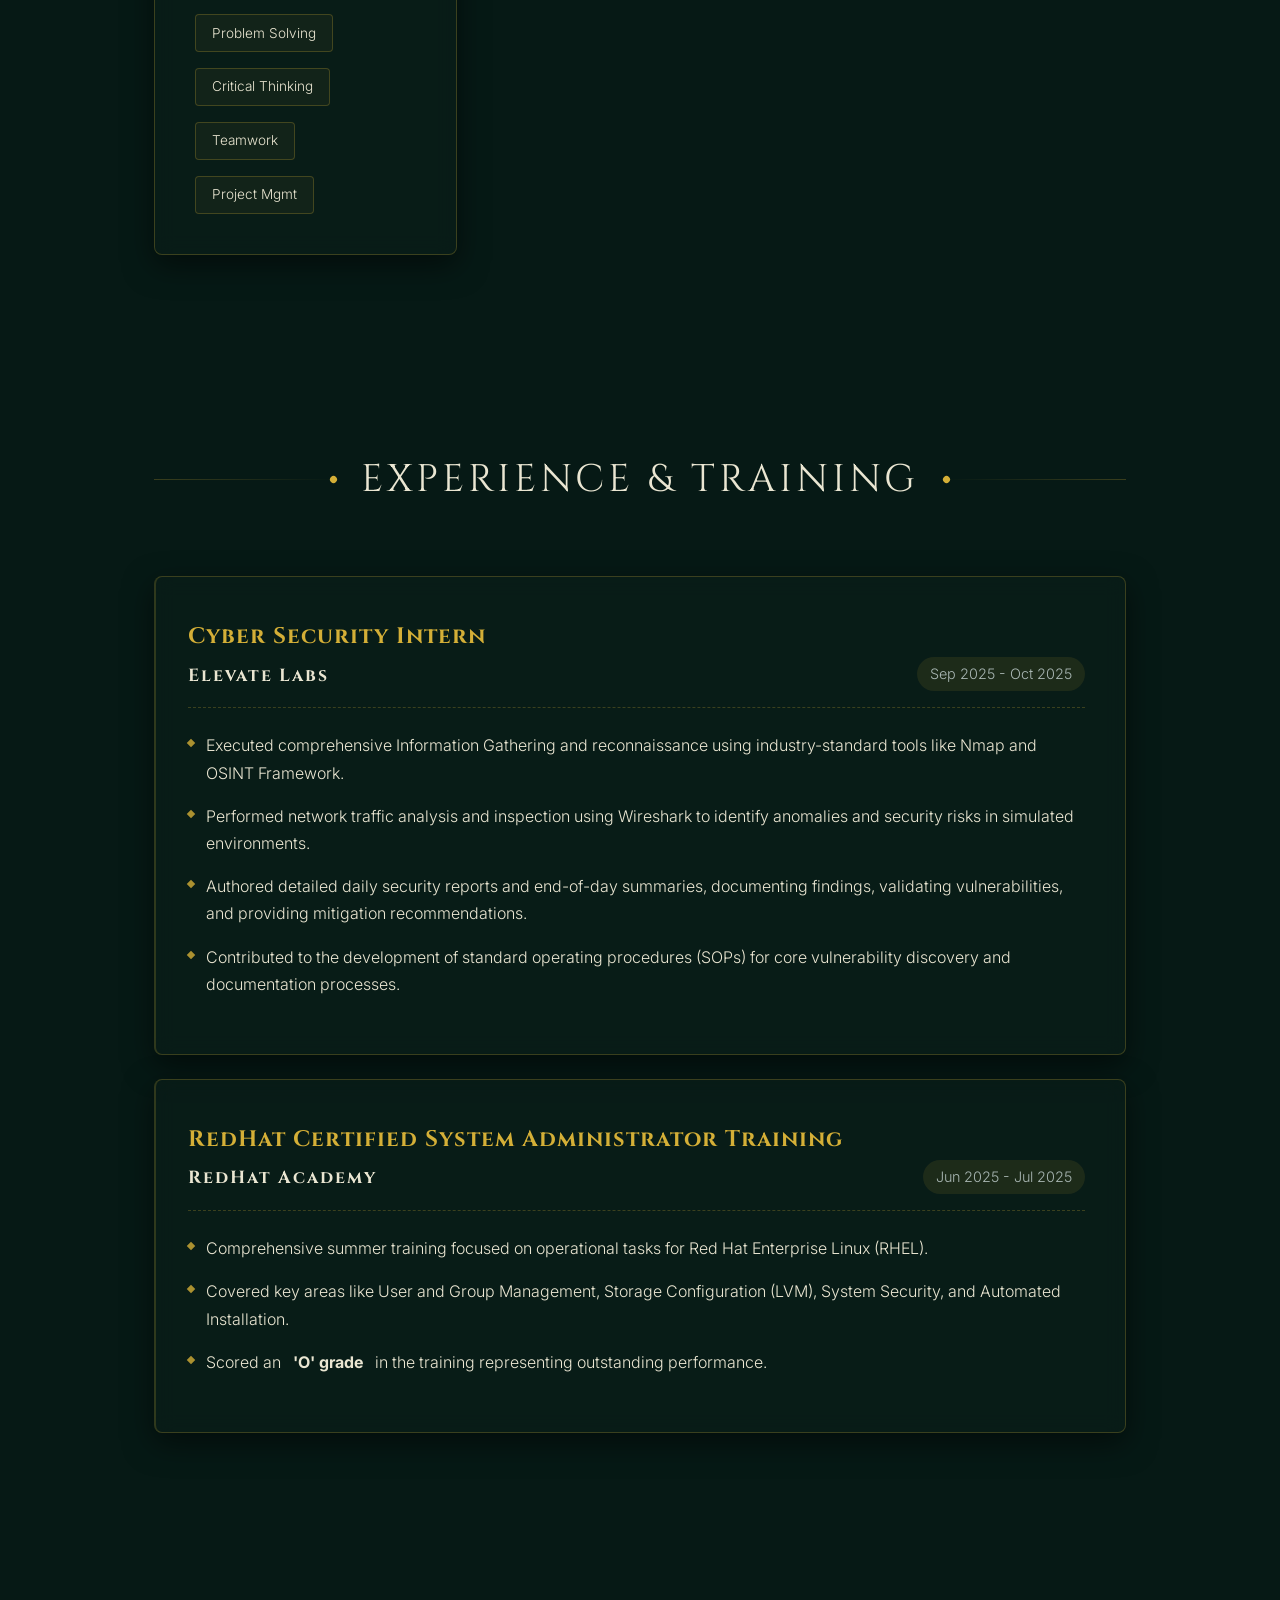
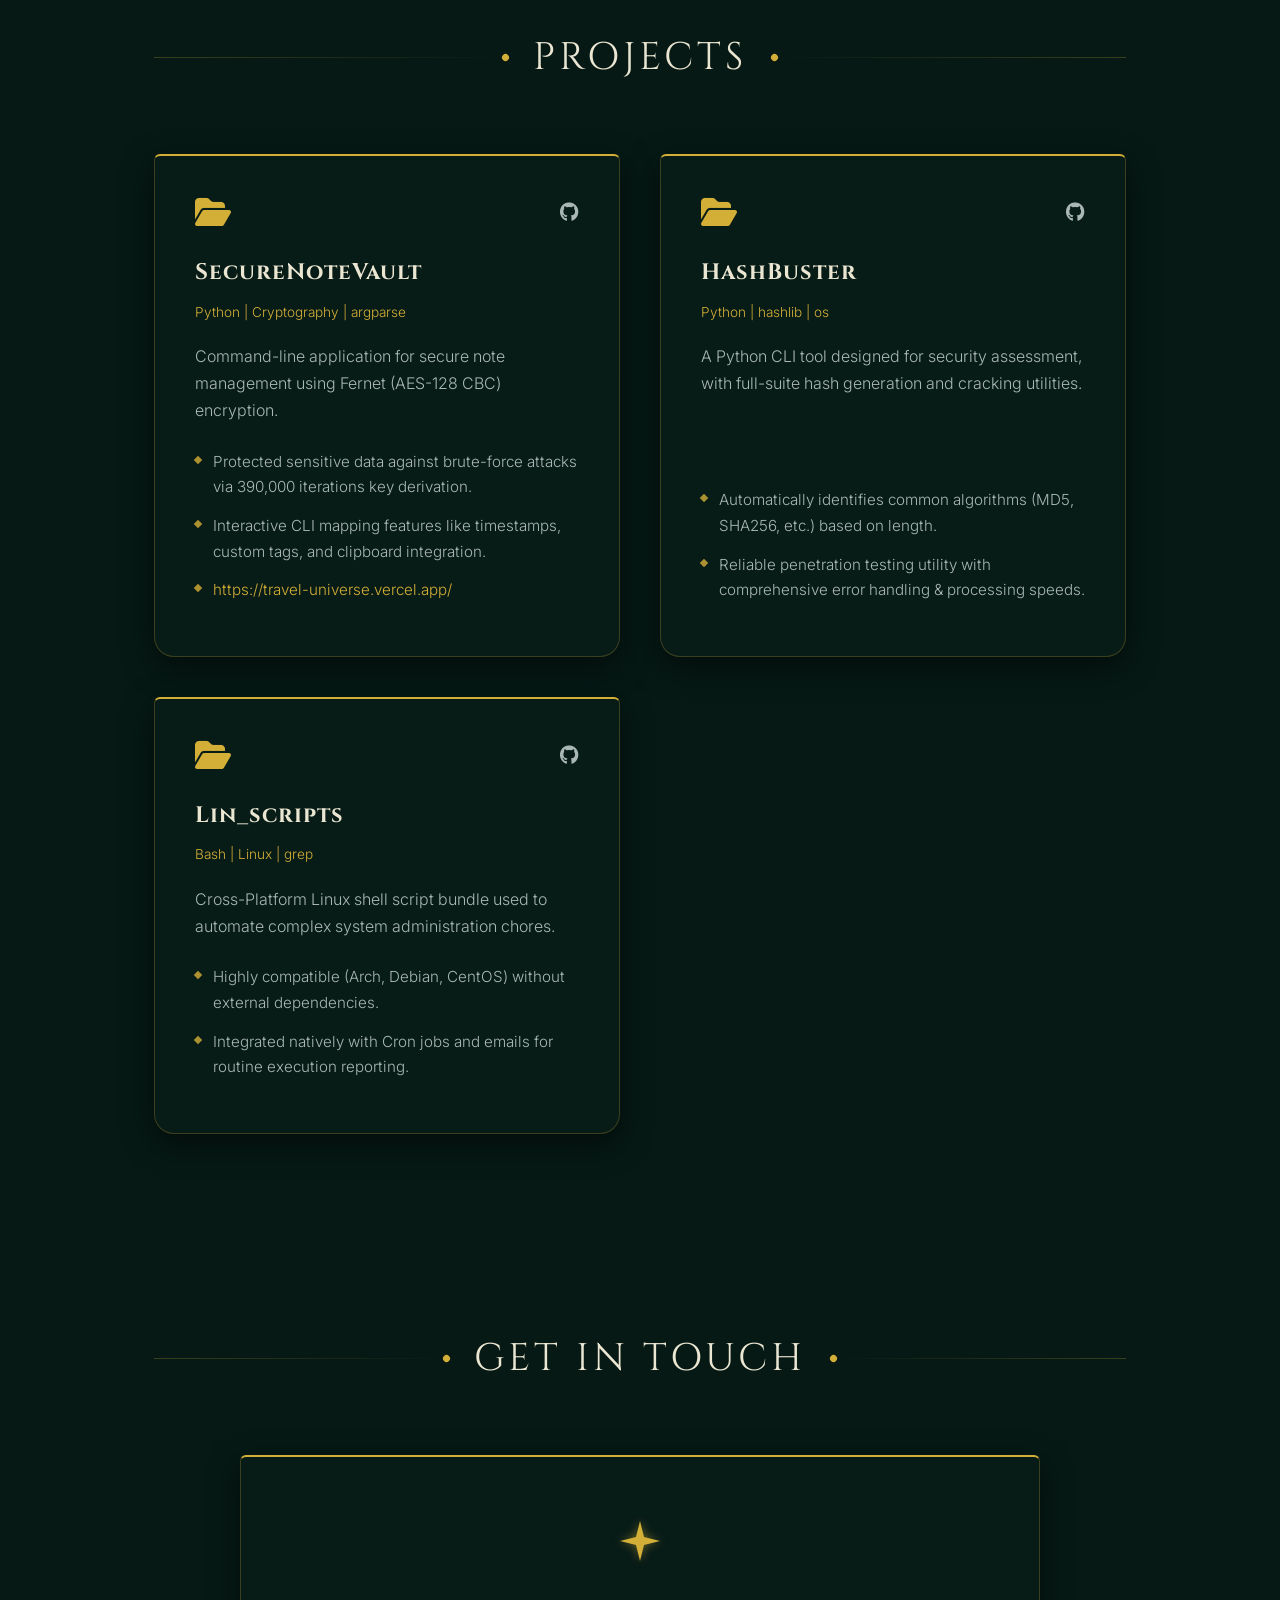
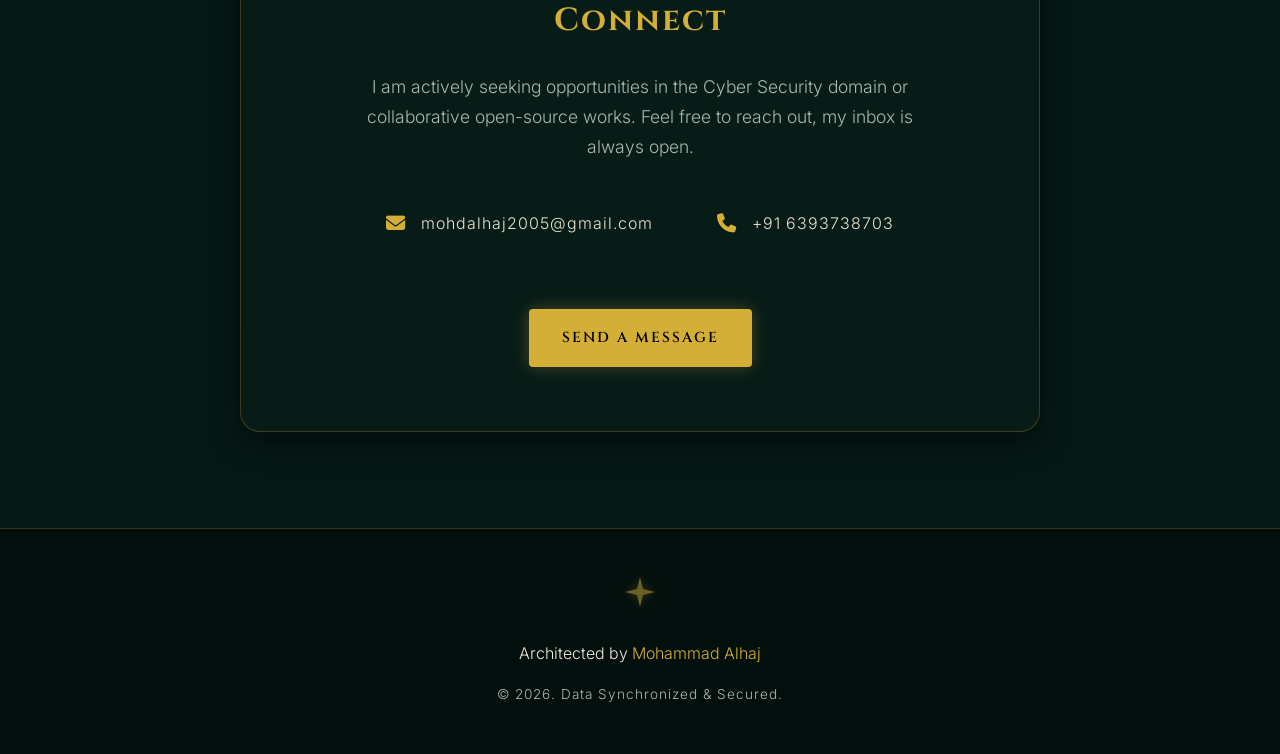
==== commit 1220f6ff: "chore: add requested links to cert and project sections" ====
--- a/alhaj_portfolio.html
+++ b/alhaj_portfolio.html
@@ -114,6 +114,7 @@
                             <li><span></span> <strong>RH124 and RH134</strong> - RedHat Academy (Jul 2025)</li>
                             <li><span></span> <strong>C3SA</strong> - CyberWarfareLabs (May 2025)</li>
                             <li><span></span> <strong>C & C++</strong> - Neocolab (Dec 2024)</li>
+                            <li><span></span> <a href="https://MohdAlhaj.github.io/portfolio.alhaj/" target="_blank" style="color:var(--primary); text-decoration:none; word-break: break-all;">https://MohdAlhaj.github.io/portfolio.alhaj/</a></li>
                         </ul>
                     </div>
                 </div>
@@ -258,6 +259,7 @@
                         <ul class="elegant-list small">
                             <li><span></span> Protected sensitive data against brute-force attacks via 390,000 iterations key derivation.</li>
                             <li><span></span> Interactive CLI mapping features like timestamps, custom tags, and clipboard integration.</li>
+                            <li><span></span> <a href="https://travel-universe.vercel.app/" target="_blank" style="color:var(--primary); text-decoration:none; word-break: break-all;">https://travel-universe.vercel.app/</a></li>
                         </ul>
                     </div>
                 </div>
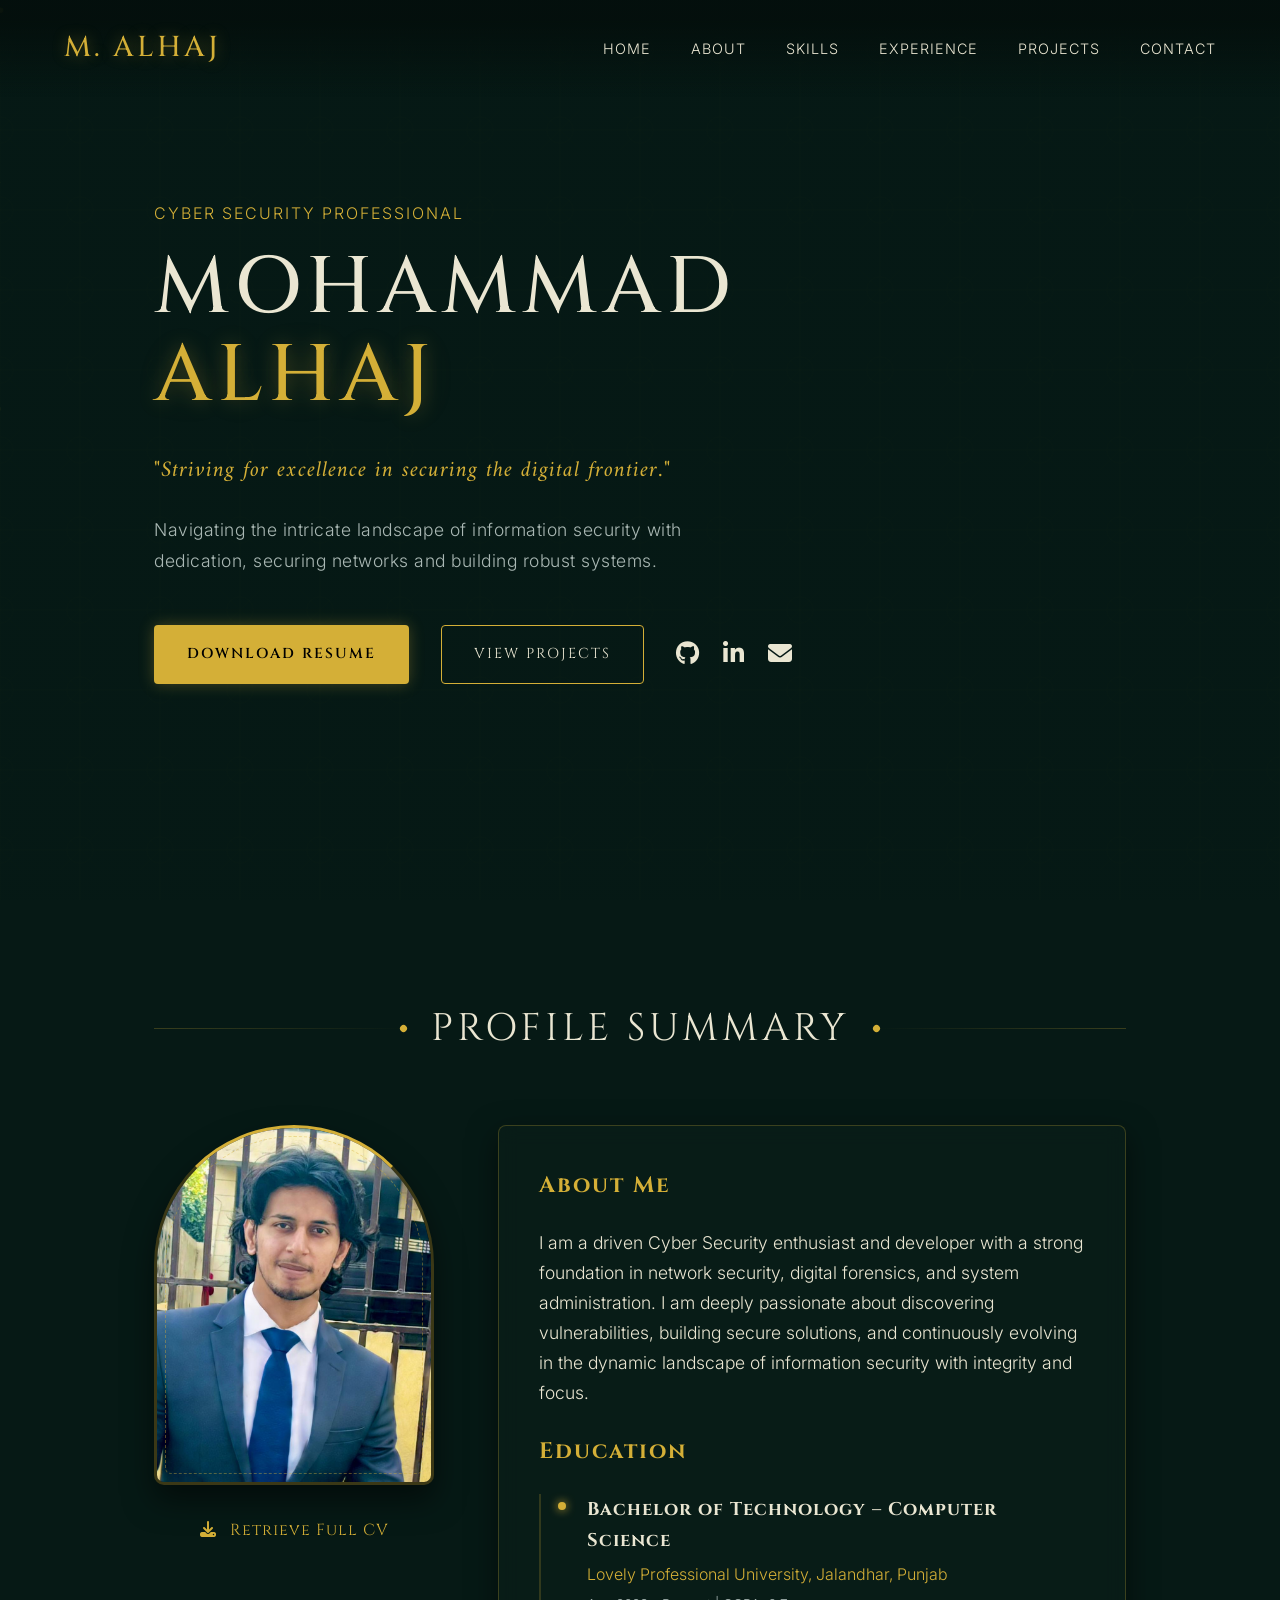
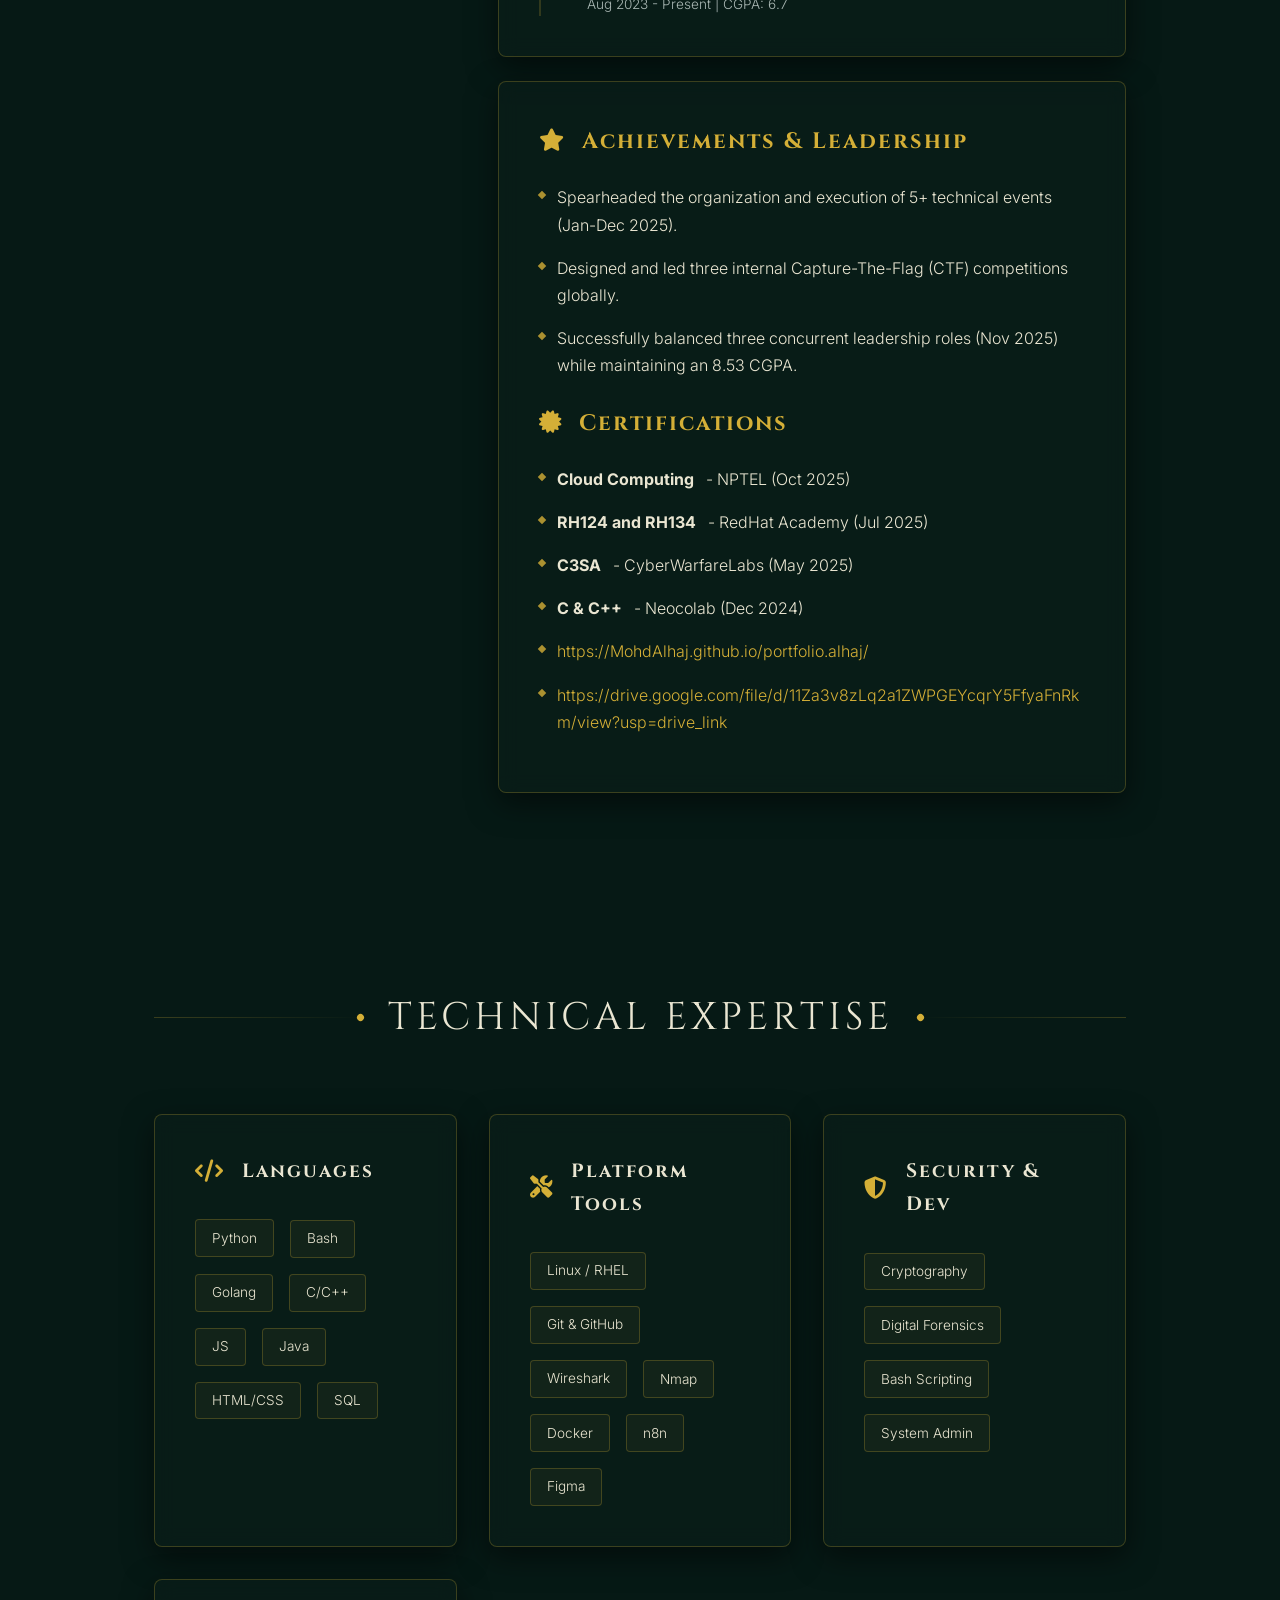
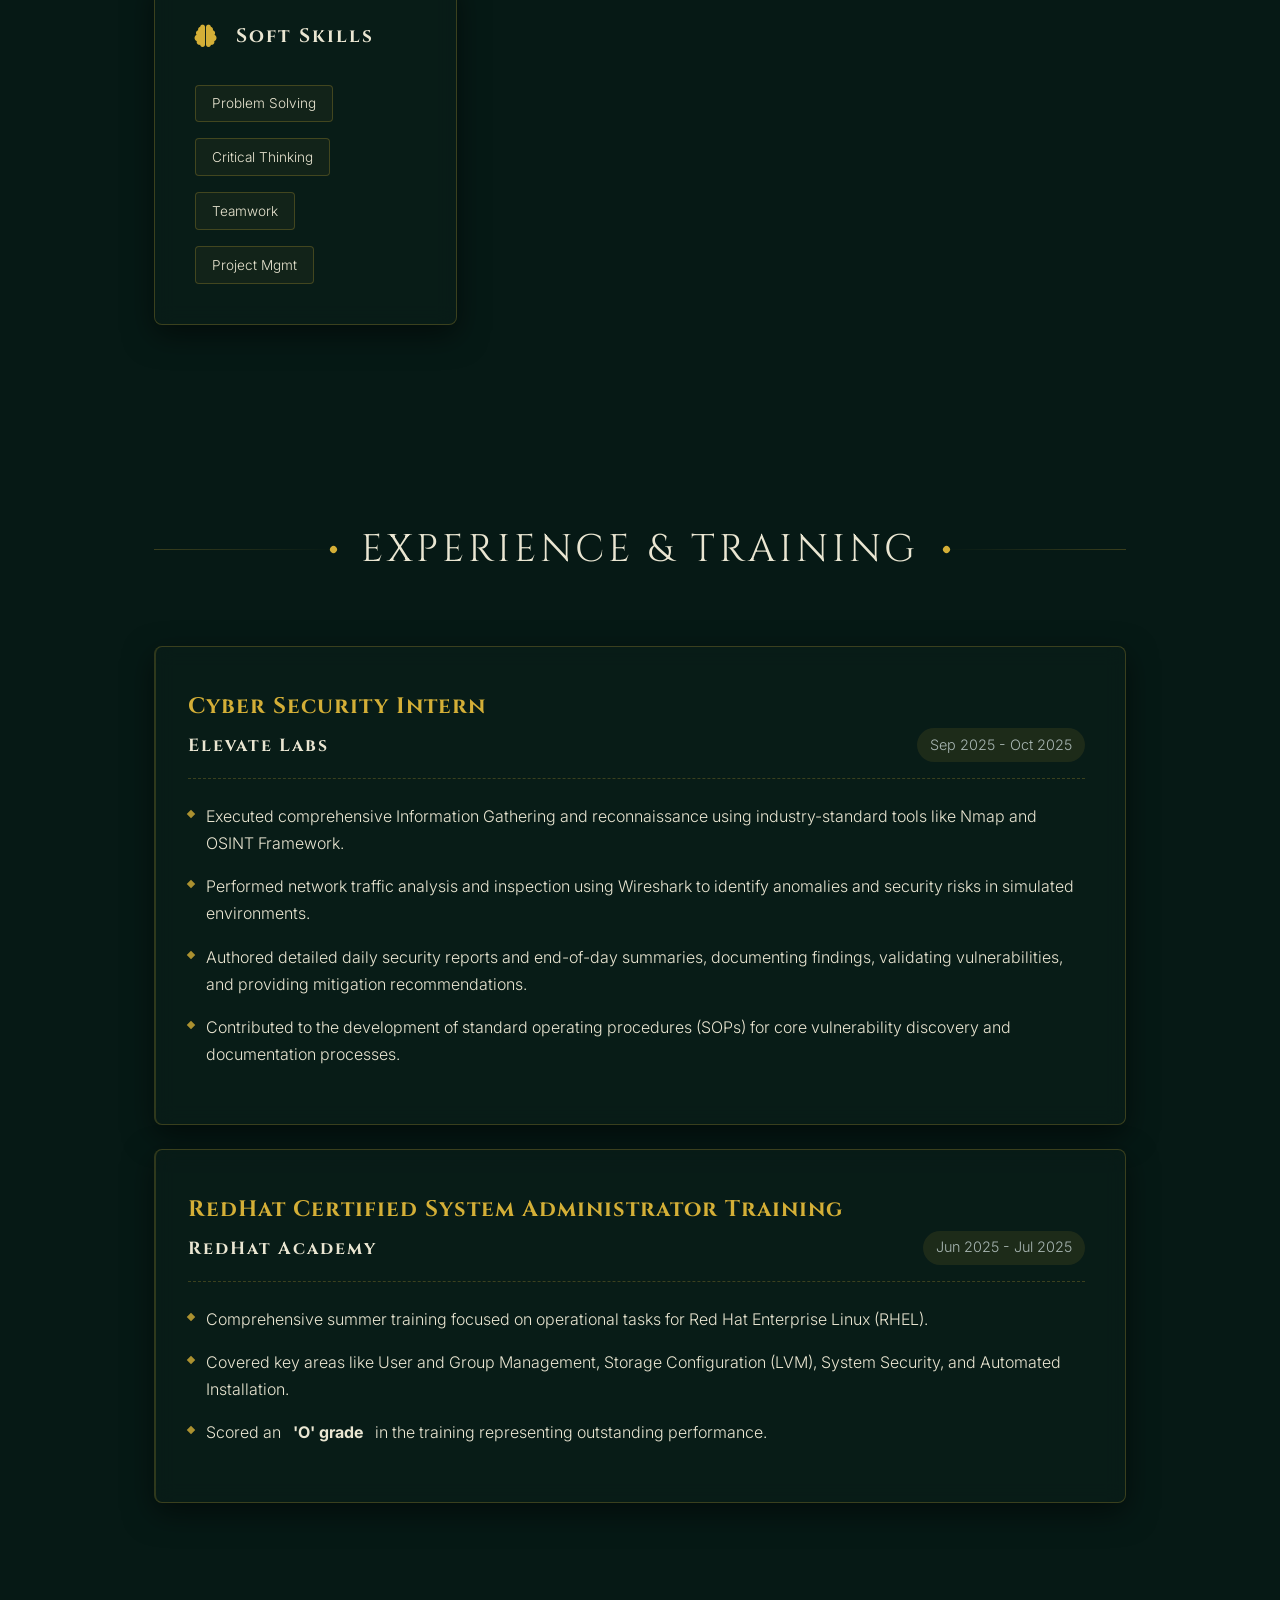
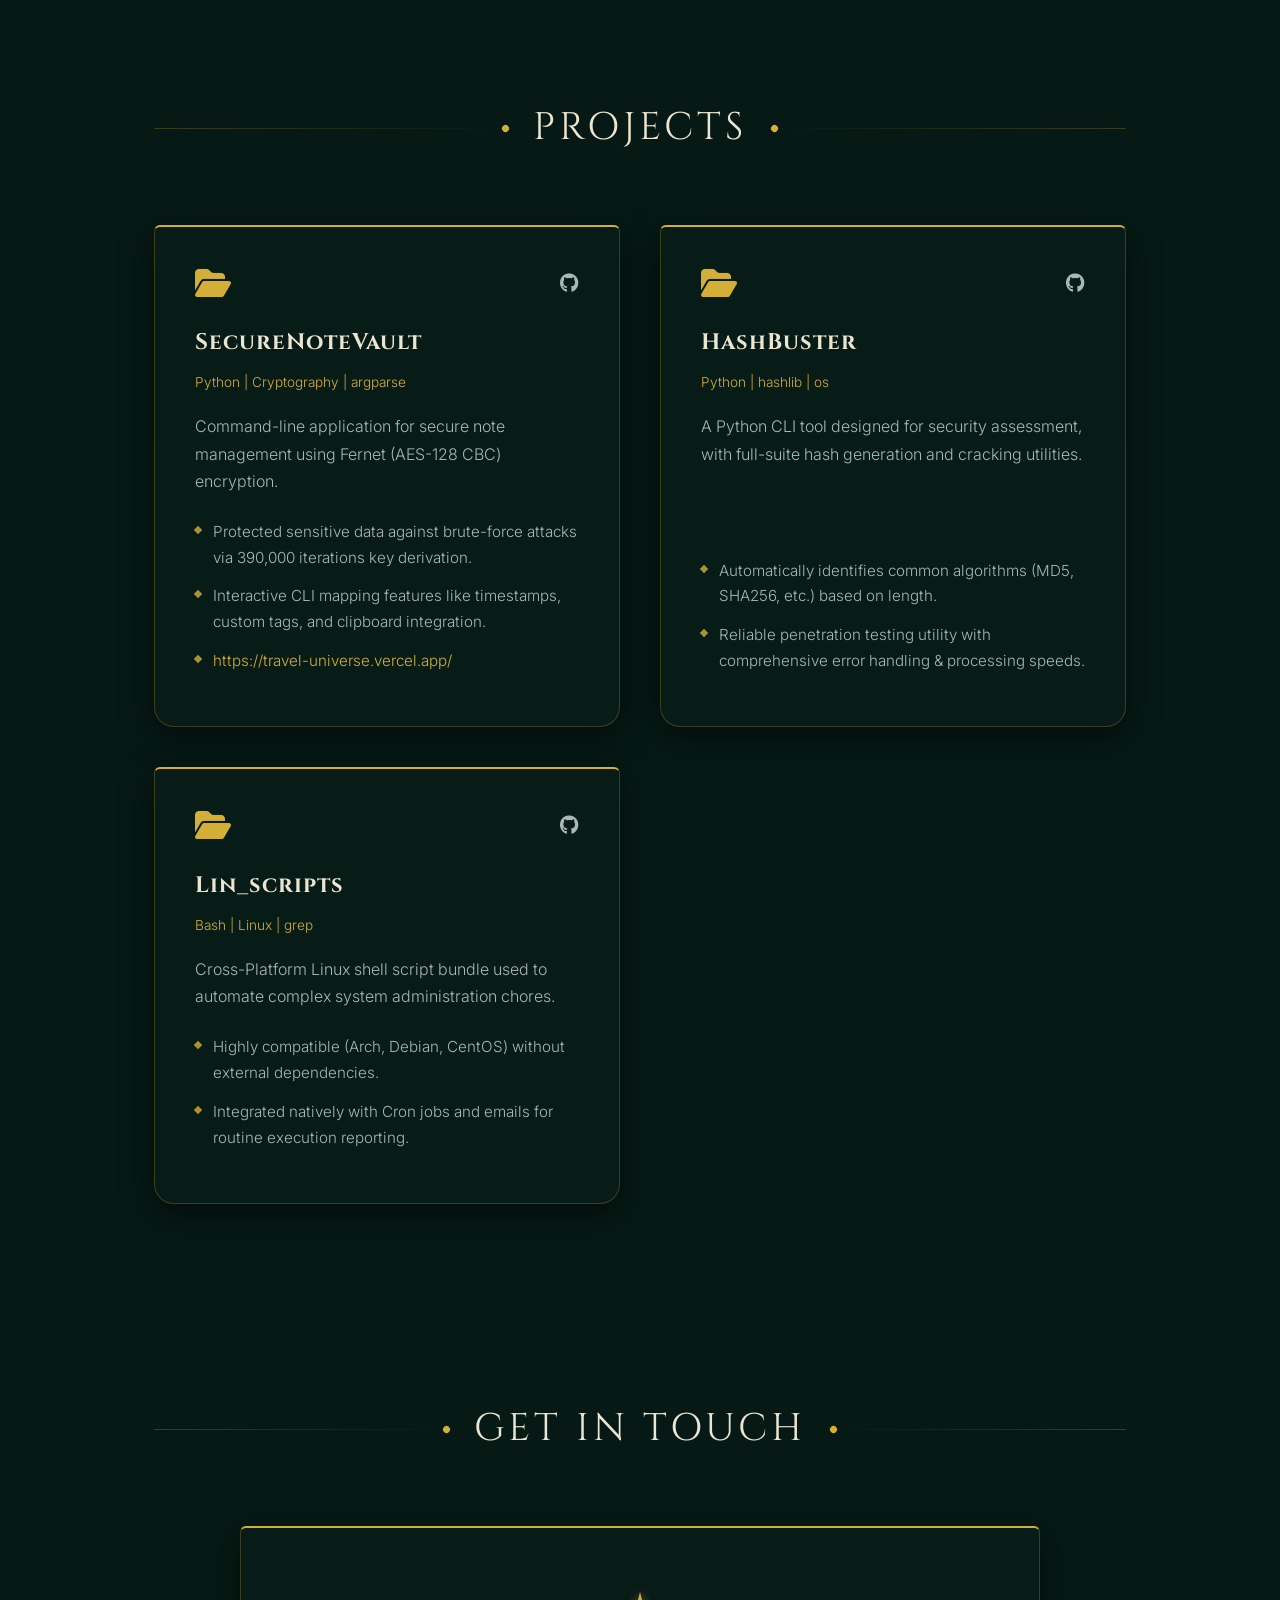
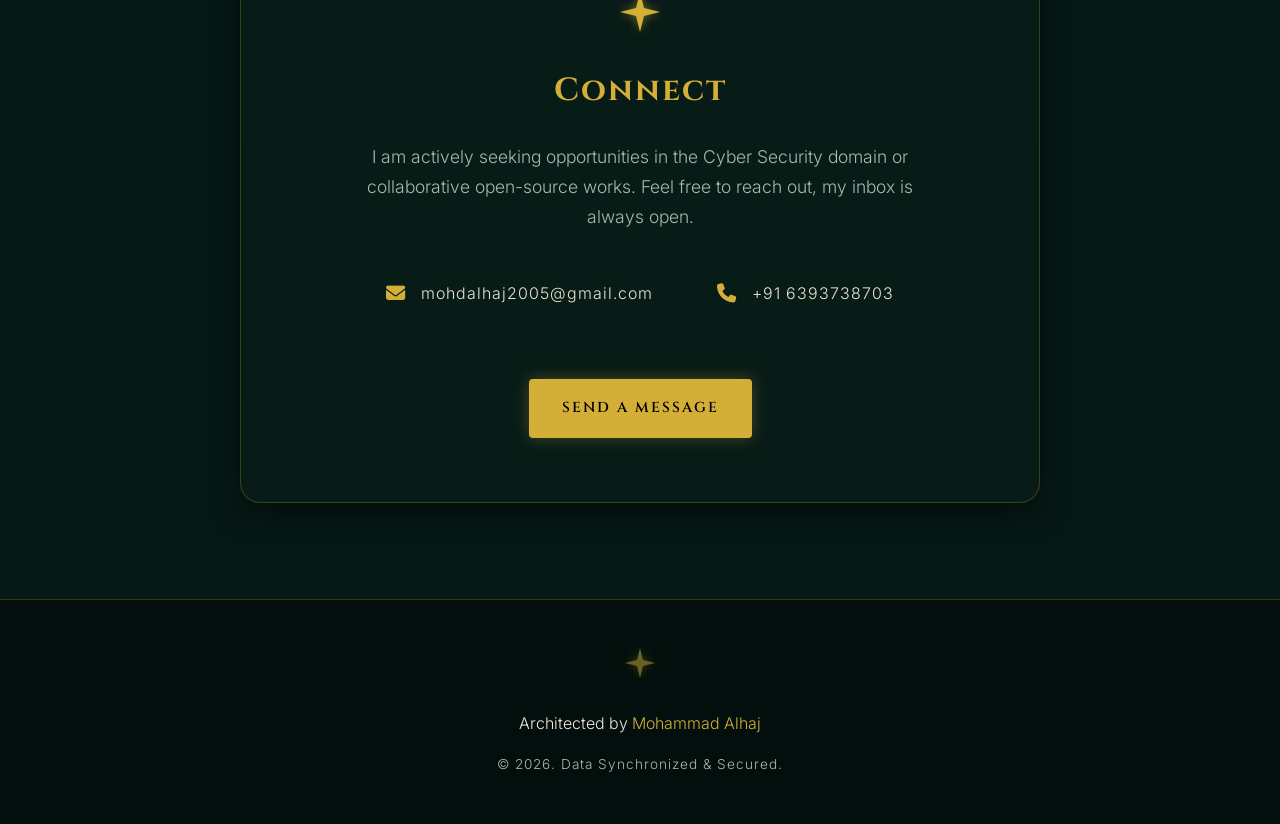
==== commit ae2df253: "chore: add google drive link to certs section" ====
--- a/alhaj_portfolio.html
+++ b/alhaj_portfolio.html
@@ -115,6 +115,7 @@
                             <li><span></span> <strong>C3SA</strong> - CyberWarfareLabs (May 2025)</li>
                             <li><span></span> <strong>C & C++</strong> - Neocolab (Dec 2024)</li>
                             <li><span></span> <a href="https://MohdAlhaj.github.io/portfolio.alhaj/" target="_blank" style="color:var(--primary); text-decoration:none; word-break: break-all;">https://MohdAlhaj.github.io/portfolio.alhaj/</a></li>
+                            <li><span></span> <a href="https://drive.google.com/file/d/11Za3v8zLq2a1ZWPGEYcqrY5FfyaFnRkm/view?usp=drive_link" target="_blank" style="color:var(--primary); text-decoration:none; word-break: break-all;">https://drive.google.com/file/d/11Za3v8zLq2a1ZWPGEYcqrY5FfyaFnRkm/view?usp=drive_link</a></li>
                         </ul>
                     </div>
                 </div>
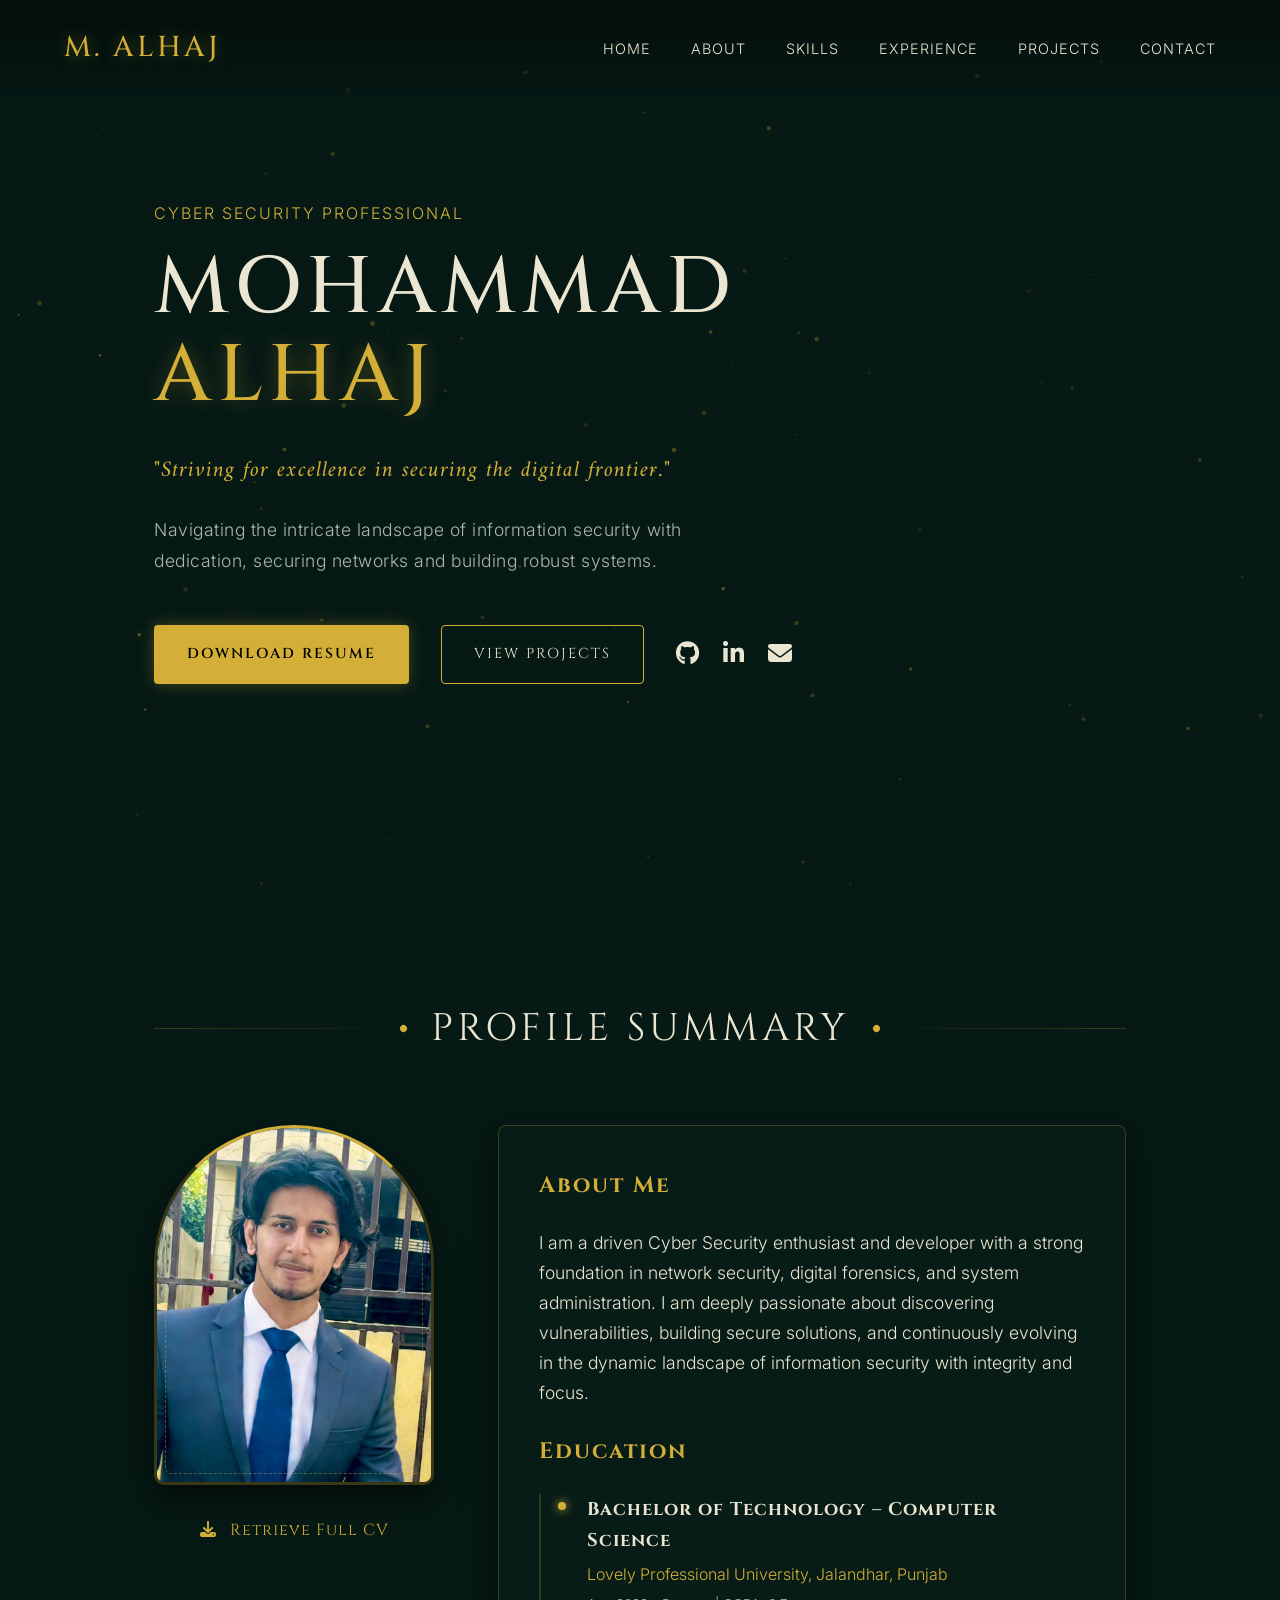
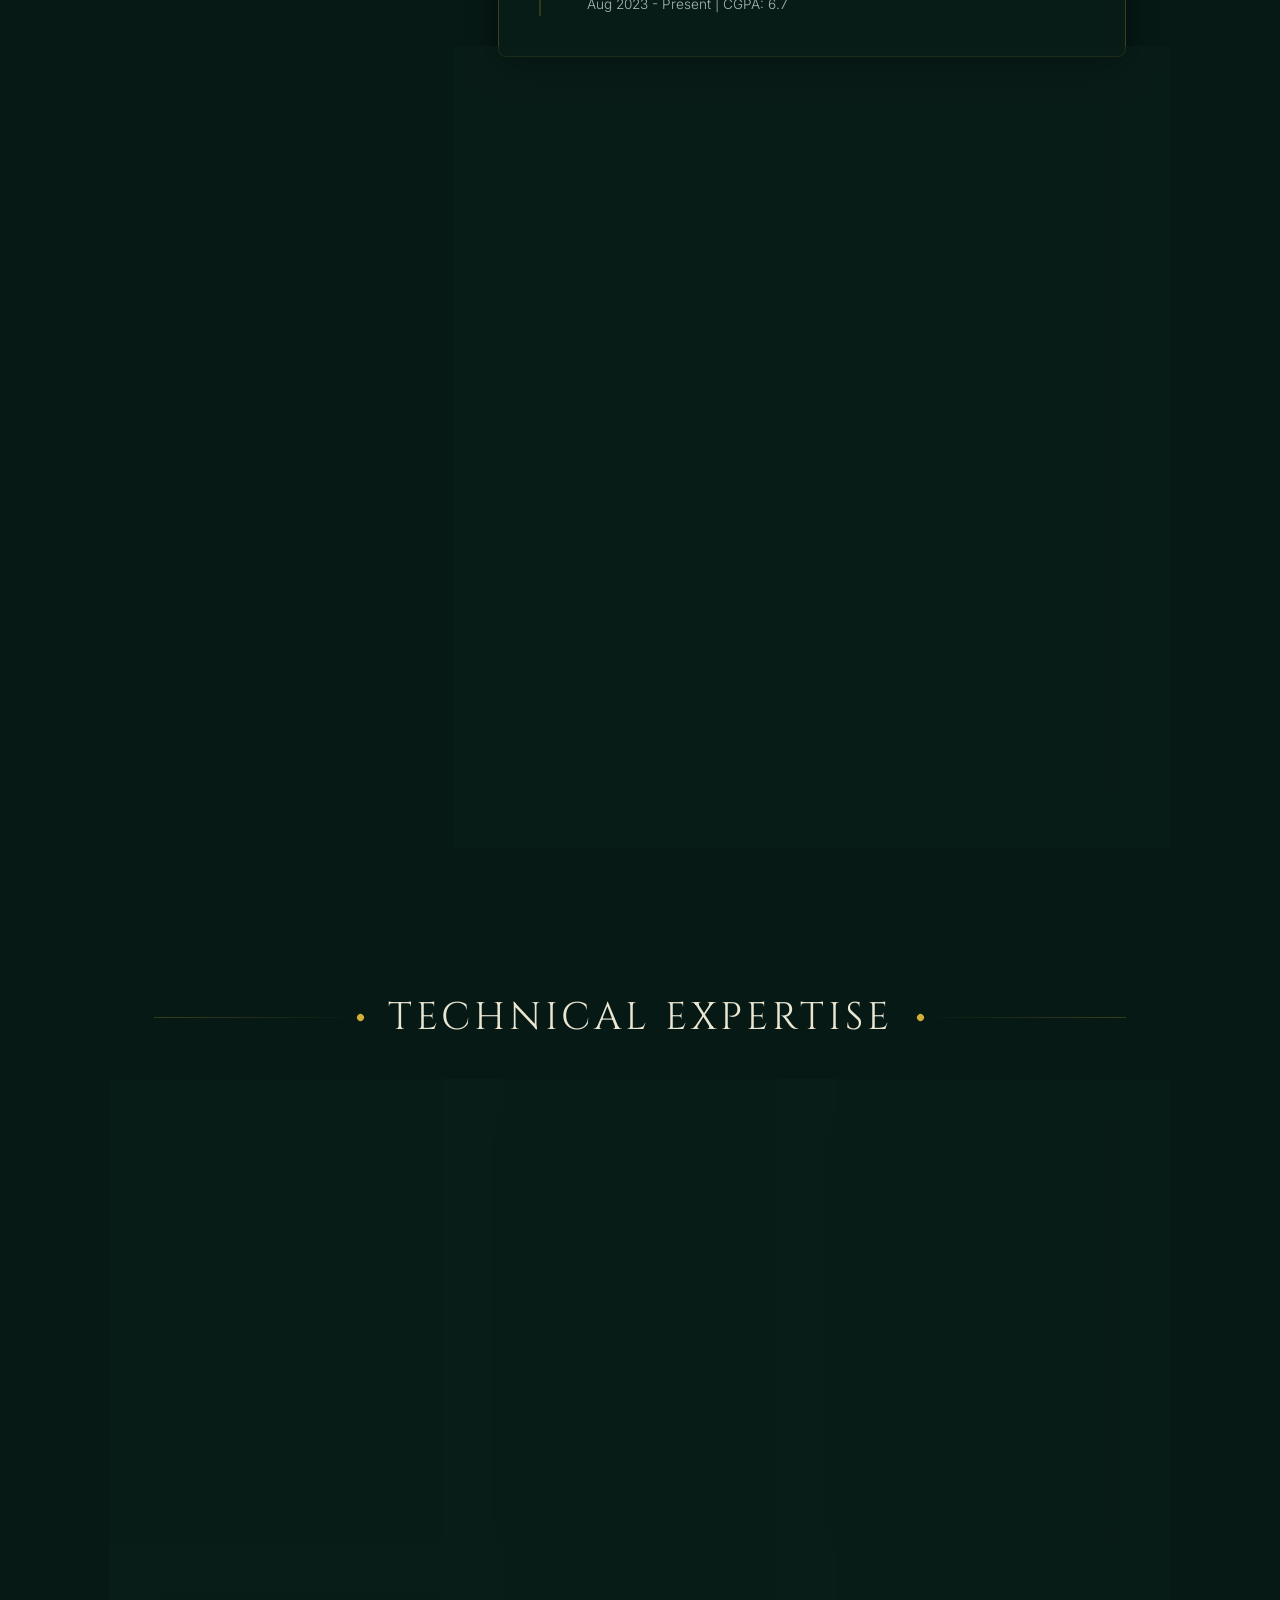
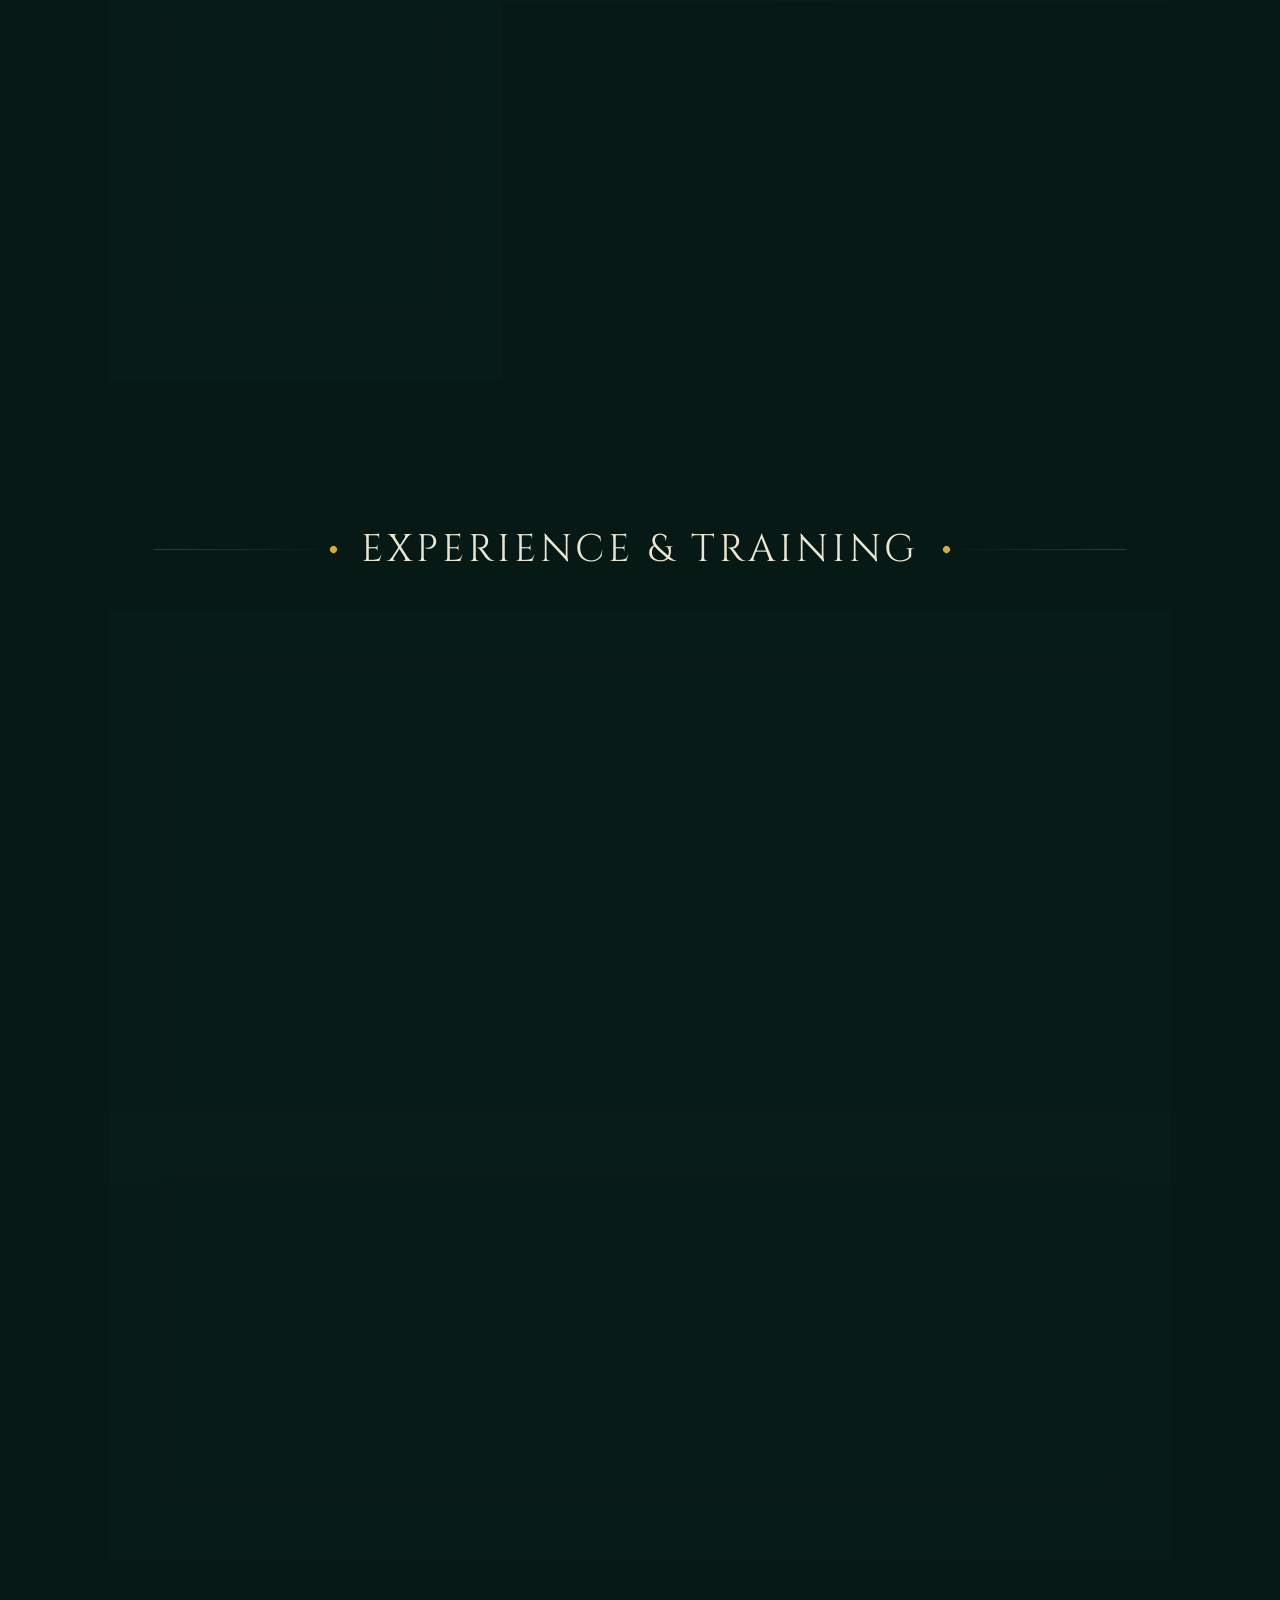
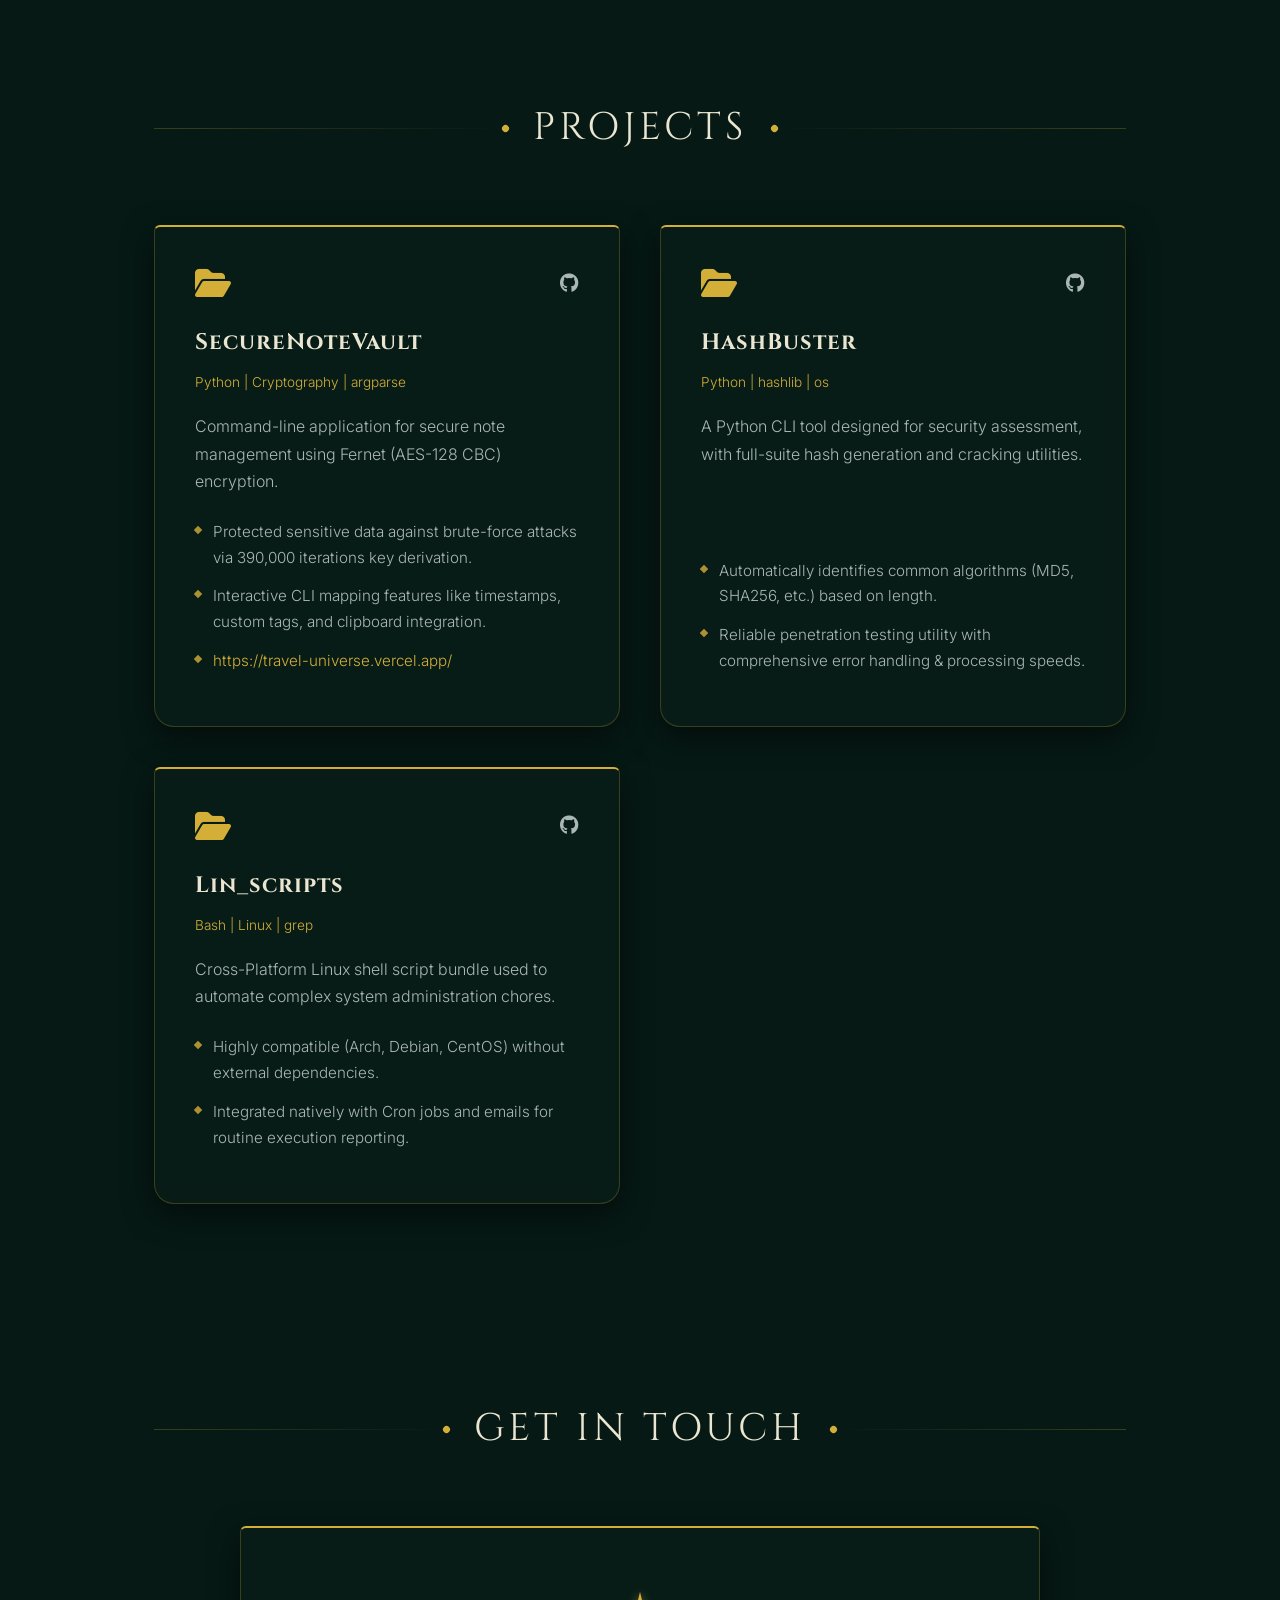
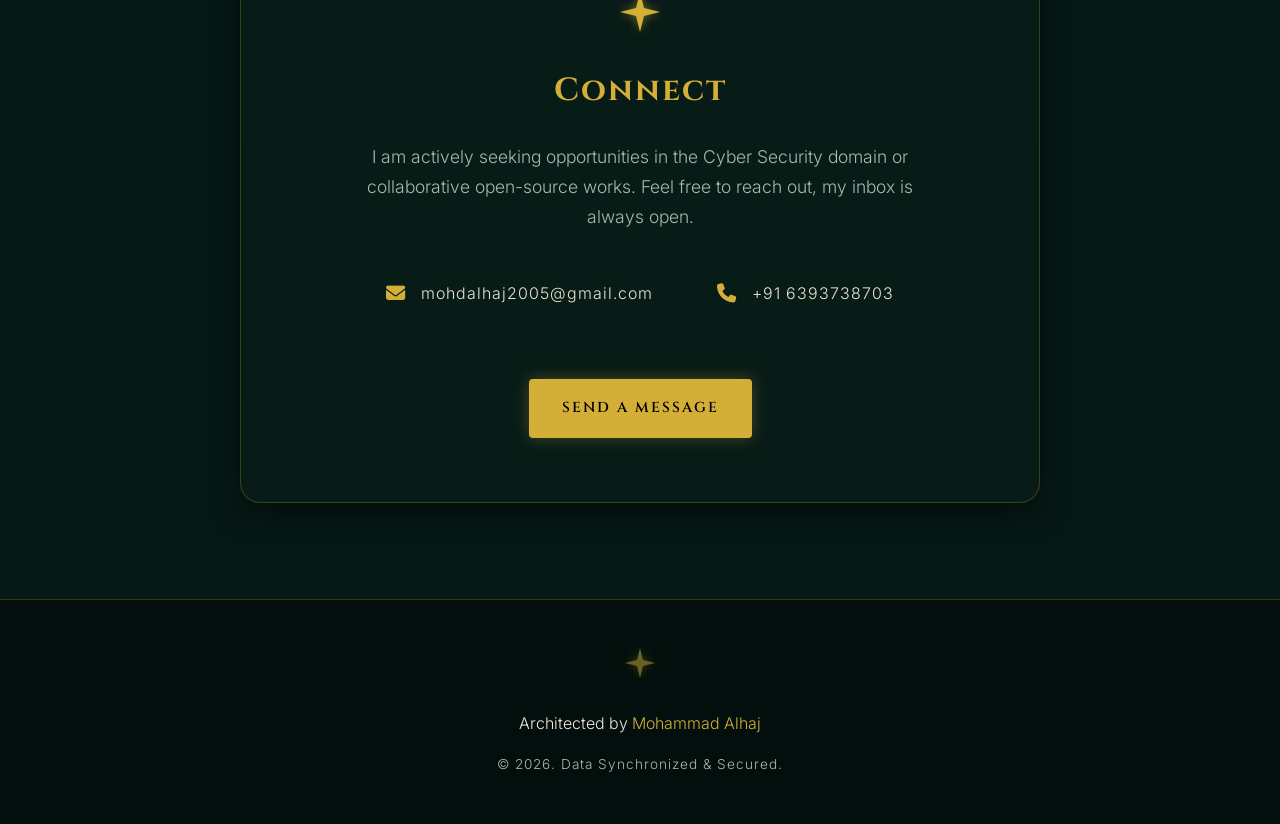
==== commit 4ffbc980: "chore: update cv file" ====
--- a/alhaj_portfolio.html
+++ b/alhaj_portfolio.html
@@ -46,7 +46,7 @@
                     <p class="subtitle elegant-text desc">Navigating the intricate landscape of information security with dedication, securing networks and building robust systems.</p>
                     
                     <div class="hero-actions">
-                        <a href="ALHAJ_CV.docx" class="elegant-btn primary" download>Download Resume</a>
+                        <a href="ALHAJ_CV_New.docx" class="elegant-btn primary" download>Download Resume</a>
                         <a href="#projects" class="elegant-btn secondary">View Projects</a>
                         <div class="social-icons">
                             <a href="https://github.com/MohdAlhaj" target="_blank" title="GitHub"><i class="fab fa-github"></i></a>
@@ -77,7 +77,7 @@
                         <img src="alhaj_image.jpg" alt="Mohammad Alhaj" class="profile-img">
                     </div>
                     <div class="mt-4 w-100 text-center">
-                        <a href="ALHAJ_CV.docx" class="elegant-inline-link" download><i class="fas fa-download mr-1"></i> Retrieve Full CV</a>
+                        <a href="ALHAJ_CV_New.docx" class="elegant-inline-link" download><i class="fas fa-download mr-1"></i> Retrieve Full CV</a>
                     </div>
                 </div>
 
